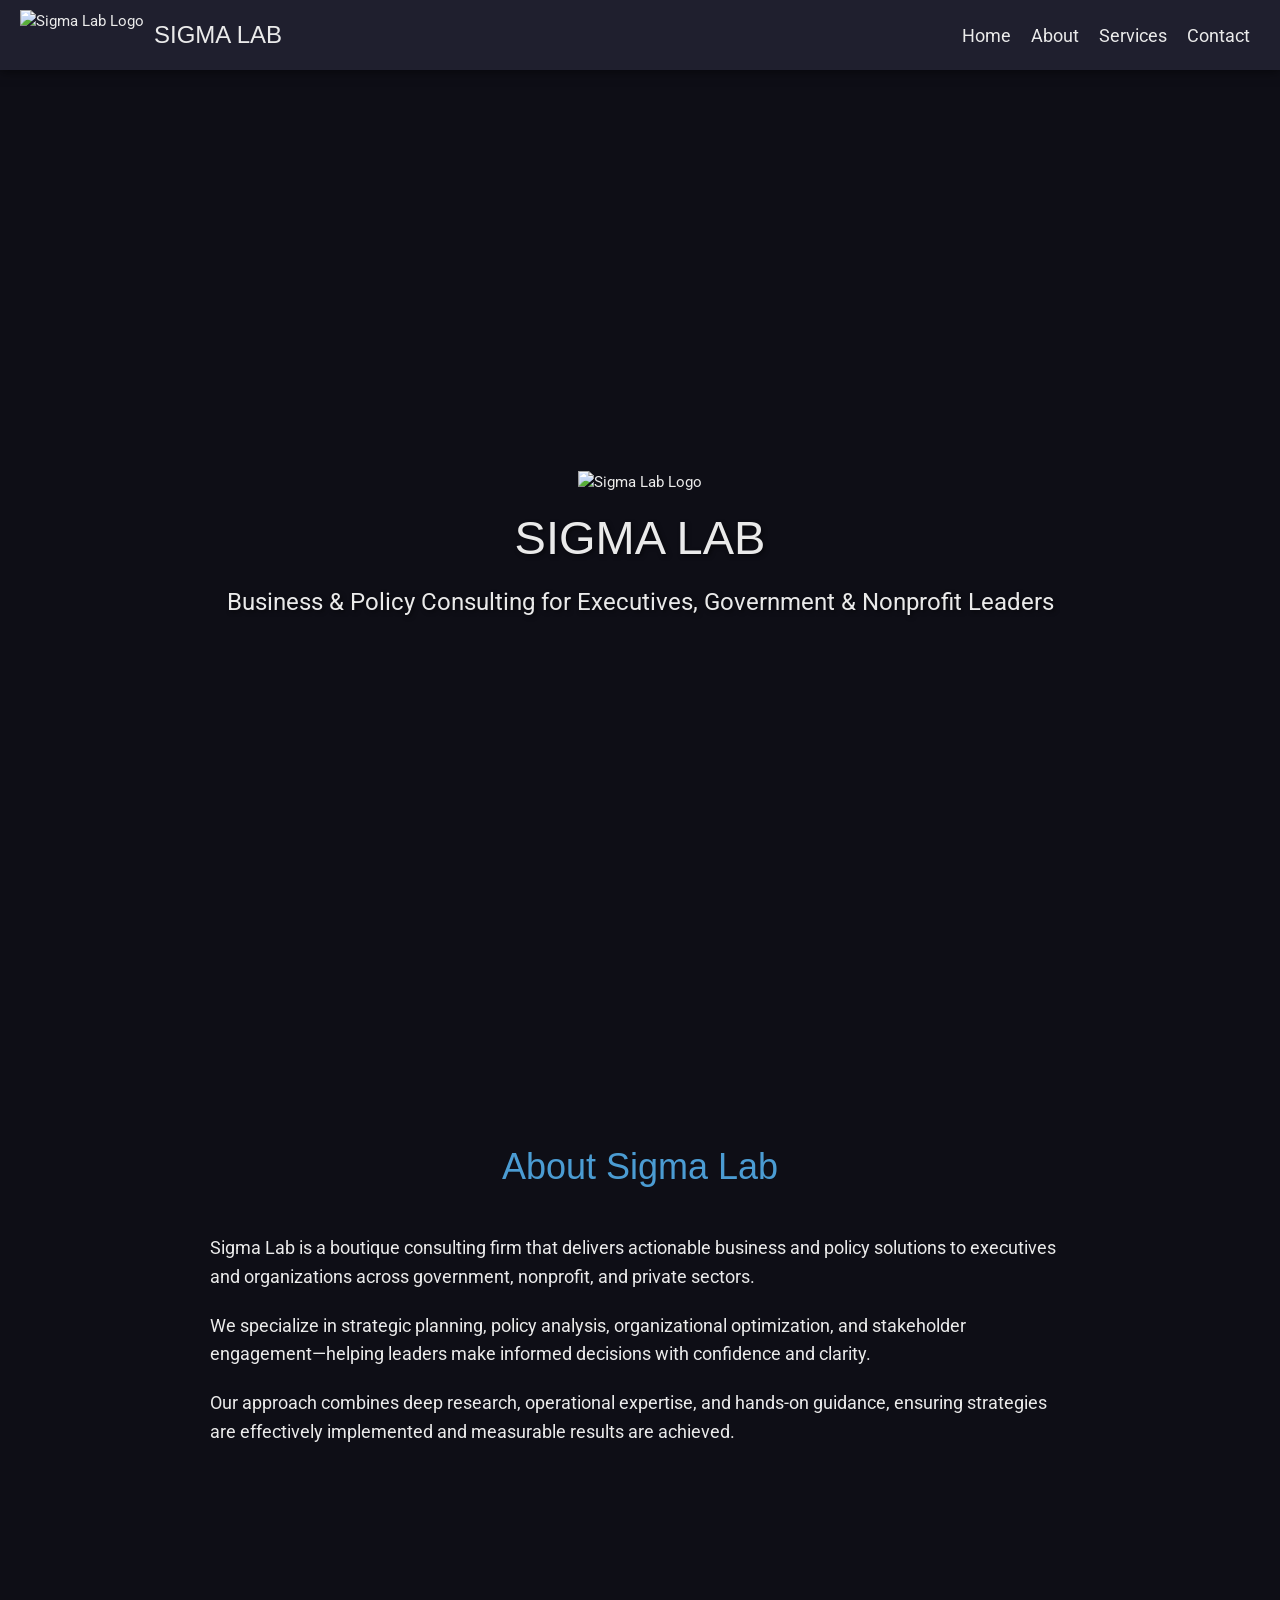
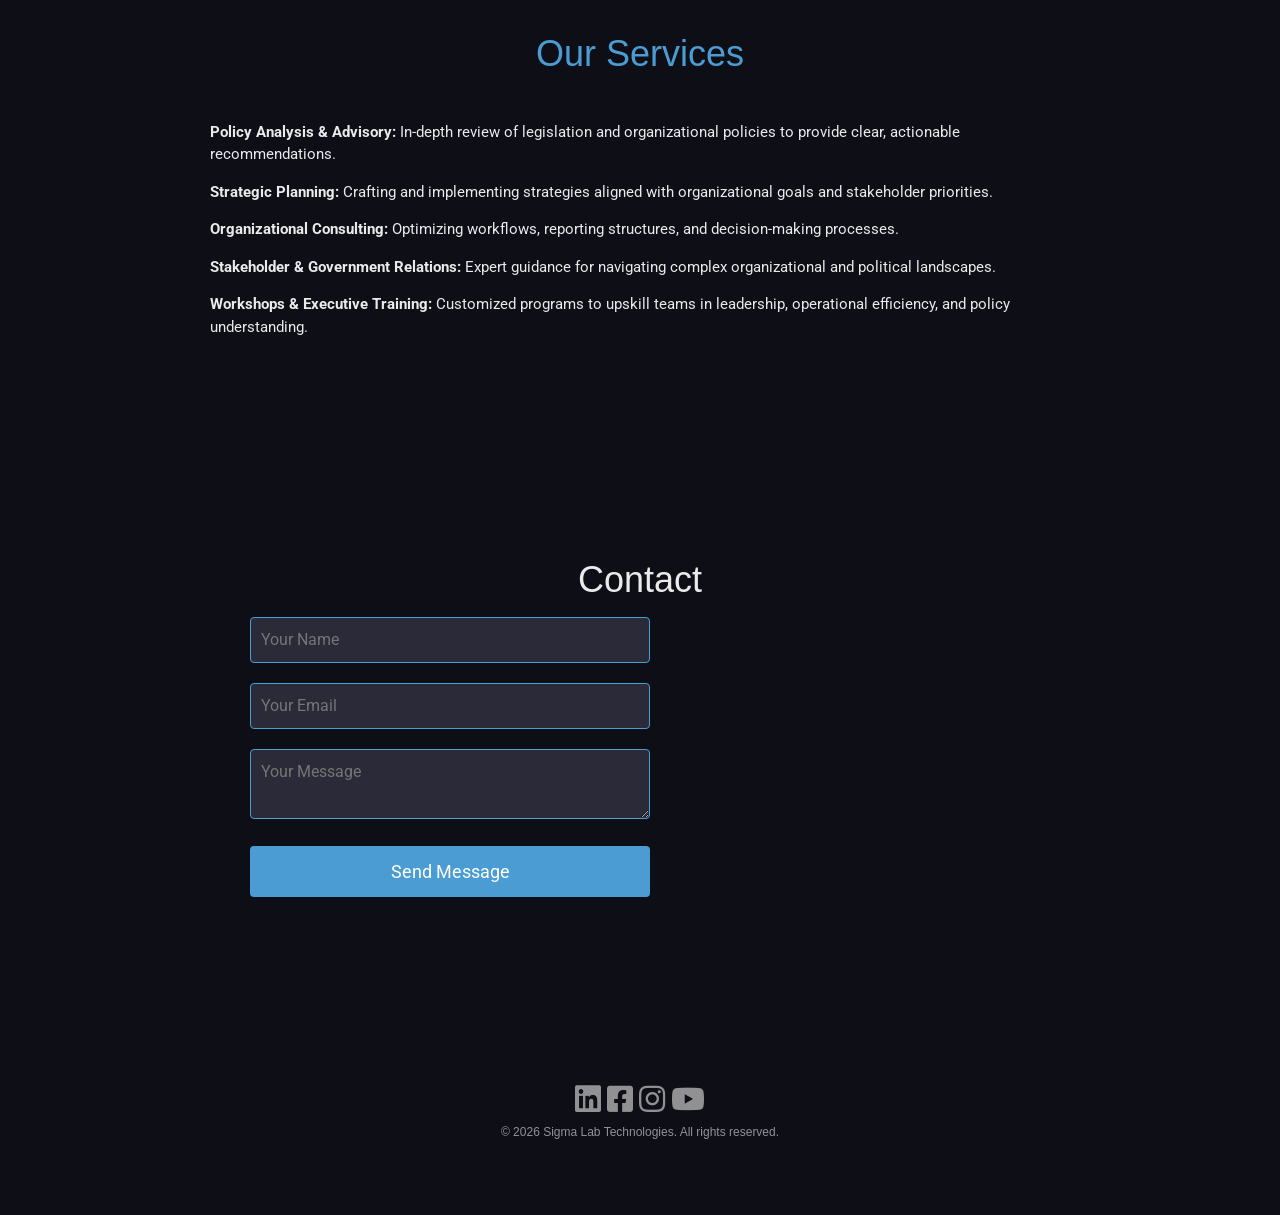
==== index.html @ e272ba02 "index.html" ====
<!DOCTYPE html>
<html lang="en">
<head>
    <link rel="icon" href="favicon.ico" type="image/x-icon">
    <link rel="stylesheet" href="https://cdnjs.cloudflare.com/ajax/libs/font-awesome/5.15.4/css/all.min.css">
    <meta charset="UTF-8">
    <meta name="viewport" content="width=device-width, initial-scale=1.0">
    <title>Sigma Lab | Business & Policy Consulting</title>
    <link rel="stylesheet" href="https://www.w3schools.com/w3css/4/w3.css">
    <link rel="stylesheet" href="https://fonts.googleapis.com/css?family=Lato|Roboto|Apex&display=swap">
    <style>
        body {
            margin: 0;
            padding: 0;
            font-family: 'Roboto', sans-serif;
            background-color: #0E0E16;
            color: #EAEAEA;
        }

        h1, h2, h3 {
            margin-top: 0;
            text-align: center;
        }

        h1 {
            font-size: 48px;
            margin-bottom: 10px;
            font-family: 'Apex', sans-serif;
        }

        h2 {
            font-size: 36px;
            margin-top: 0;
        }

        p {
            margin-top: 0;
            text-align: center; 
            font-size: 18px; 
        }

        h4 {
            margin-top: 0;
            text-align: center;
            font-size: 12px; 
        }

        .header {
            display: flex;
            align-items: center;
            padding: 10px 20px;
            background-color: #1F1F2E;
            z-index: 1000;
            box-shadow: 0 2px 10px rgba(0, 0, 0, 0.5);
        }

        .header-content {
            display: flex;
            align-items: center;
            margin-right: auto;
        }

        .header img {
            height: 50px;
            margin-right: 10px;
        }

        .header h1 {
            font-size: 24px;
            margin: 5px 0;
        }

        nav {
            text-align: center;
        }

        nav a {
            color: #EAEAEA;
            text-decoration: none;
            margin: 0 10px;
            font-size: 18px;
            transition: color 0.3s ease;
        }

        nav a:hover {
            color: #4B9CD3;
        }

        .menu {
            display: flex;
            justify-content: center;
            align-items: center;
        }

        .menu-toggle {
            display: none;
            cursor: pointer;
        }

        .menu-toggle .bar {
            display: block;
            width: 25px;
            height: 3px;
            background-color: #EAEAEA;
            margin: 4px auto;
            transition: background-color 0.3s ease;
        }

        /* Hero Section */
        .hero {
            position: relative;
            overflow: hidden;
            background-image: url('northern-lights.jpg');
            background-attachment: fixed;
            background-size: cover;
            background-position: center;
            color: #EAEAEA;
            height: 110vh;
            display: flex;
            align-items: center;
            justify-content: center;
            text-align: center;
        }

        .hero .container {
            position: relative;
            z-index: 1;
        }

        .hero h1 {
            font-size: 47px;
            margin-bottom: 10px;
            text-shadow: 2px 2px 4px rgba(0,0,0,0.5);
        }

        .hero p {
            font-size: 24px;
            margin-bottom: 40px;
            text-shadow: 2px 2px 4px rgba(0,0,0,0.5);
        }

        .background-video {
            position: fixed;
            top: 0;
            left: 0;
            width: 100%;
            height: 100%;
            z-index: -1;
            filter: drop-shadow(16px 16px 20px blue) opacity(50%);
        }

        section.container {
            padding: 80px 20px;
            max-width: 900px;
            margin: 0 auto;
        }

        .section h2 {
            margin-bottom: 40px;
            color: #4B9CD3;
        }

        .paragraph-list p {
            margin-bottom: 20px;
            text-align: left;
            line-height: 1.6;
            font-size: 18px;
        }

        .services-list ul {
            list-style-type: none;
            padding: 0;
        }

        .services-list li {
            margin-bottom: 15px;
        }

        .contact-form {
            background-color: transparent;
            padding: 40px;
            border-radius: 8px;
            display: flex;
            flex-direction: column;
            align-items: center;
        }

        .contact-form input[type="text"],
        .contact-form input[type="email"],
        .contact-form textarea {
            width: 100%;
            max-width: 400px;
            min-width: 300px;
            padding: 10px;
            margin-bottom: 20px;
            border: 1px solid #4B9CD3;
            border-radius: 4px;
            background-color: #2A2A39;
            color: #EAEAEA;
            font-size: 16px;
        }

        .contact-form input[type="submit"] {
            padding: 12px 0;
            background-color: #4B9CD3;
            color: #fff;
            border: none;
            border-radius: 4px;
            cursor: pointer;
            width: 100%;
            max-width: 400px;
            font-size: 18px;
            transition: background-color 0.3s ease;
        }

        .contact-form input[type="submit"]:hover {
            background-color: #357B9C;
        }

        footer {
            background-color: transparent;
            padding: 40px;
            text-align: center;
            color: #EAEAEA;
        }

        @media only screen and (max-width: 768px) {
            .menu {
                display: none;
                flex-direction: column;
                position: absolute;
                top: 66px;
                left: 0;
                right: 0;
                bottom: 0;
                background-color: #1F1F2E; 
                padding: 100px;
                z-index: 999;
                justify-content: flex-start; 
            }
            .menu.show {
                display: flex;
            }
            
            .menu-toggle {
                display: block;
            }

            .header h1 {
                font-size: 20px;
            }

            .header img {
                height: 40px;
            }

            nav a {
                font-size: 16px;
            }
        }
    </style>
</head>
<body>

<div class="background-video">
    <video playsinline muted preload="metadata" autoplay loop>
        <source src="code.mp4" type="video/mp4">
        Your browser does not support the video tag.
    </video>
</div>

<!-- Header -->
<div class="header">
    <div class="header-content">
        <img src="logo3.png" alt="Sigma Lab Logo">
        <h1>SIGMA LAB</h1>
    </div>
    <div class="menu-toggle" onclick="toggleMenu()">
        <div class="bar"></div>
        <div class="bar"></div>
        <div class="bar"></div>
    </div>
    <nav class="menu">
        <a href="#home">Home</a>
        <a href="#about">About</a>
        <a href="#services">Services</a>
        <a href="#contact">Contact</a>
    </nav>
</div>

<!-- Hero Section -->
<section class="hero" id="home">
    <div class="container">
        <img src="logo3.png" alt="Sigma Lab Logo" style="height: 200px; margin-bottom: 10px;">
        <h1>SIGMA LAB</h1>
        <p>Business & Policy Consulting for Executives, Government & Nonprofit Leaders</p>
    </div>
</section>

<!-- About Section -->
<section class="container section" id="about">
    <h2>About Sigma Lab</h2>
    <div class="paragraph-list">
        <p>Sigma Lab is a boutique consulting firm that delivers actionable business and policy solutions to executives and organizations across government, nonprofit, and private sectors.</p>
        <p>We specialize in strategic planning, policy analysis, organizational optimization, and stakeholder engagement—helping leaders make informed decisions with confidence and clarity.</p>
        <p>Our approach combines deep research, operational expertise, and hands-on guidance, ensuring strategies are effectively implemented and measurable results are achieved.</p>
    </div>
</section>

<!-- Services Section -->
<section class="container section" id="services">
    <h2>Our Services</h2>
    <div class="services-list">
        <ul>
            <li><strong>Policy Analysis & Advisory:</strong> In-depth review of legislation and organizational policies to provide clear, actionable recommendations.</li>
            <li><strong>Strategic Planning:</strong> Crafting and implementing strategies aligned with organizational goals and stakeholder priorities.</li>
            <li><strong>Organizational Consulting:</strong> Optimizing workflows, reporting structures, and decision-making processes.</li>
            <li><strong>Stakeholder & Government Relations:</strong> Expert guidance for navigating complex organizational and political landscapes.</li>
            <li><strong>Workshops & Executive Training:</strong> Customized programs to upskill teams in leadership, operational efficiency, and policy understanding.</li>
        </ul>
    </div>
</section>

<!-- Contact Section -->
<section class="container" id="contact">
    <div class="contact-form">
        <h2>Contact</h2>
        <form id="contact-form" method="post" action="https://formspree.io/f/xeojyyeb">
            <input type="text" id="name" name="name" placeholder="Your Name" required>
            <input type="email" id="email" name="_replyto" placeholder="Your Email" required>
            <textarea id="message" name="message" placeholder="Your Message" required></textarea>
            <input type="submit" value="Send Message">
        </form>
    </div>
</section>

<!-- Footer -->
<footer class="w3-container w3-padding-64 w3-center w3-opacity w3-xlarge">
    <div style="display: flex; justify-content: center; flex-wrap: wrap; margin: 3px 0;">
        <a href="https://linkedin.com" target="_blank"><i class="fab fa-linkedin" style="font-size: 30px; margin: 0 3px;"></i></a>
        <a href="https://facebook.com" target="_blank"><i class="fab fa-facebook-square" style="font-size: 30px; margin: 0 3px;"></i></a>
        <a href="https://instagram.com" target="_blank"><i class="fab fa-instagram" style="font-size: 30px; margin: 0 3px;"></i></a>
        <a href="https://youtube.com" target="_blank"><i class="fab fa-youtube" style="font-size: 30px; margin: 0 3px;"></i></a>
    </div>
    <div>
        <h4>&copy; 2026 Sigma Lab Technologies. All rights reserved.</h4>
    </div>
</footer>

<script>
    // Contact Form Submission
    document.getElementById('contact-form').addEventListener('submit', function(event) {
        event.preventDefault();
        var form = event.target;
        var data = new FormData(form);
        var xhr = new XMLHttpRequest();
        xhr.open(form.method, form.action);
        xhr.setRequestHeader('Accept', 'application/json');
        xhr.onreadystatechange = function() {
            if (xhr.readyState !== XMLHttpRequest.DONE) return;
            if (xhr.status === 200) {
                form.reset();
                alert('Thank you for your message!');
            } else {
                alert('There was a problem submitting your form. Please try again.');
            }
        };
        xhr.send(data);
    });

    // Toggle Menu
    function toggleMenu() {
        var menu = document.querySelector('.menu');
        menu.classList.toggle('show');
    }
</script>
</body>
</html>
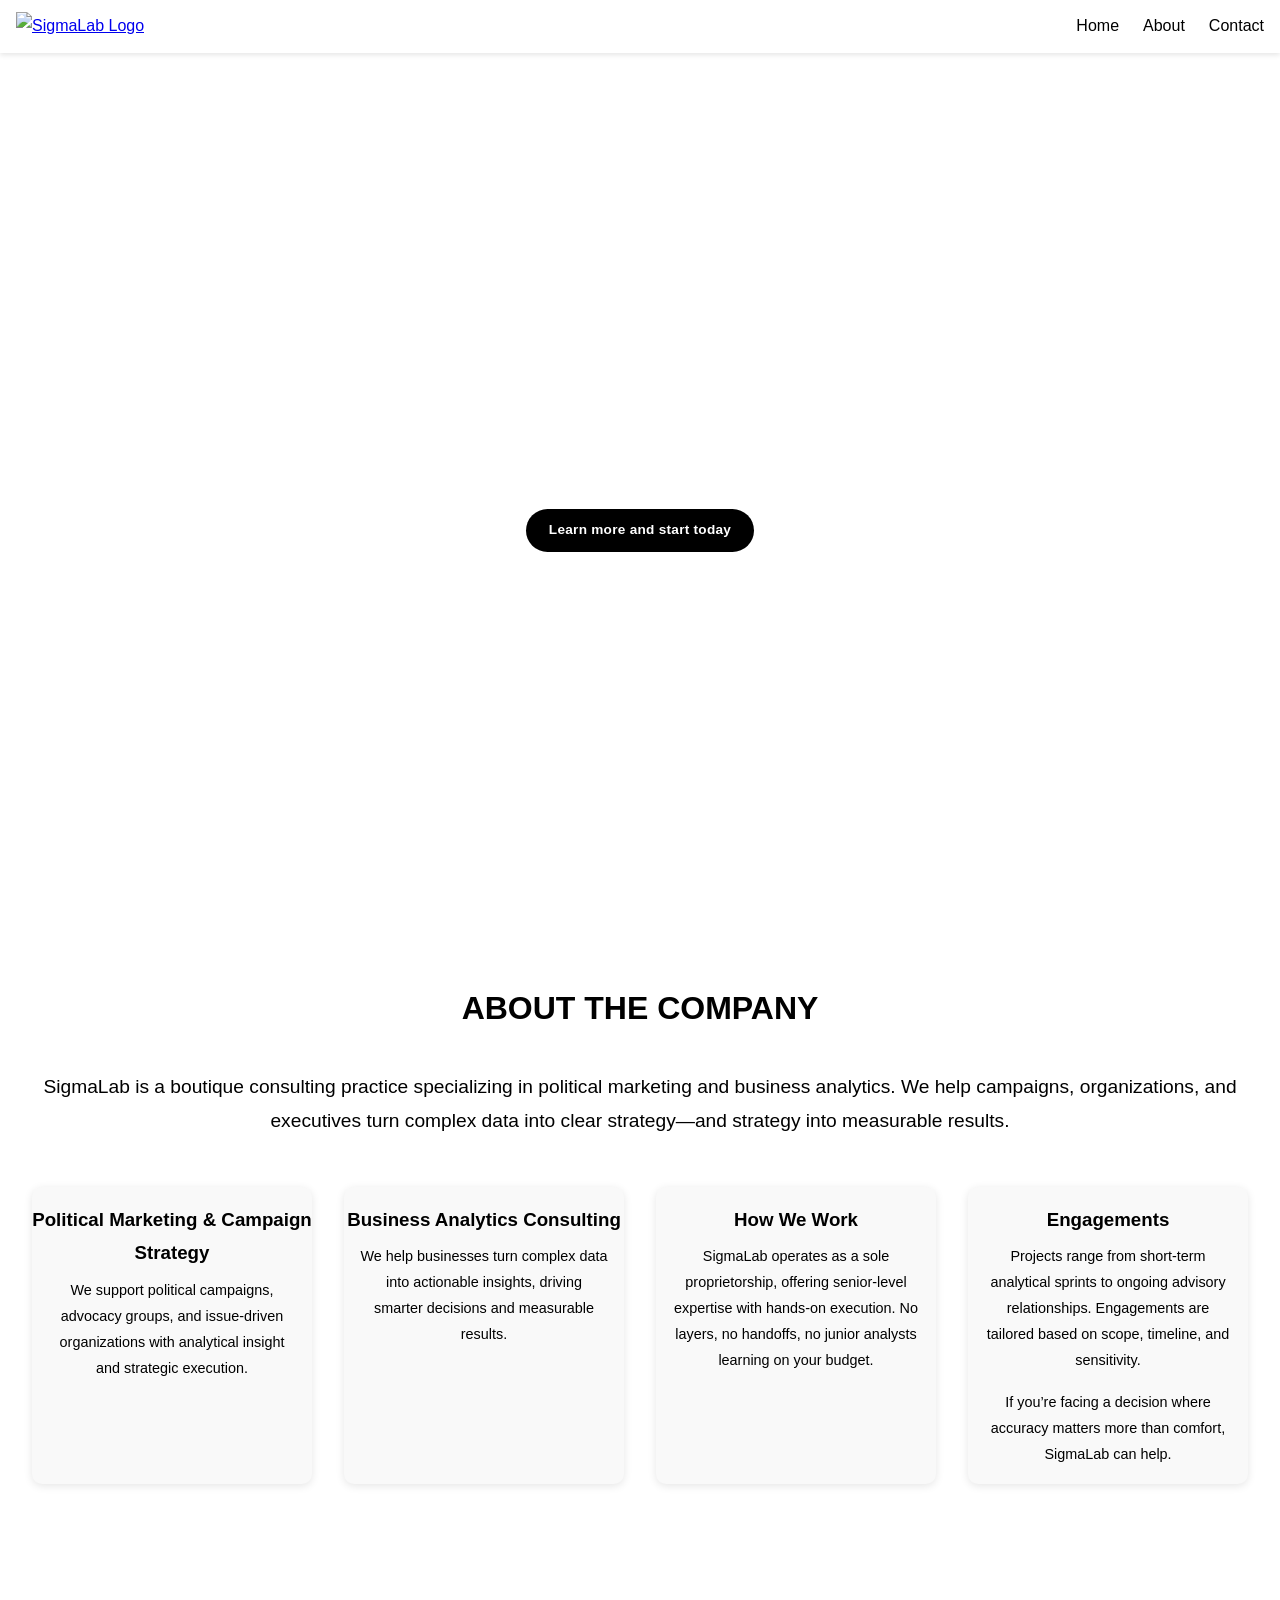
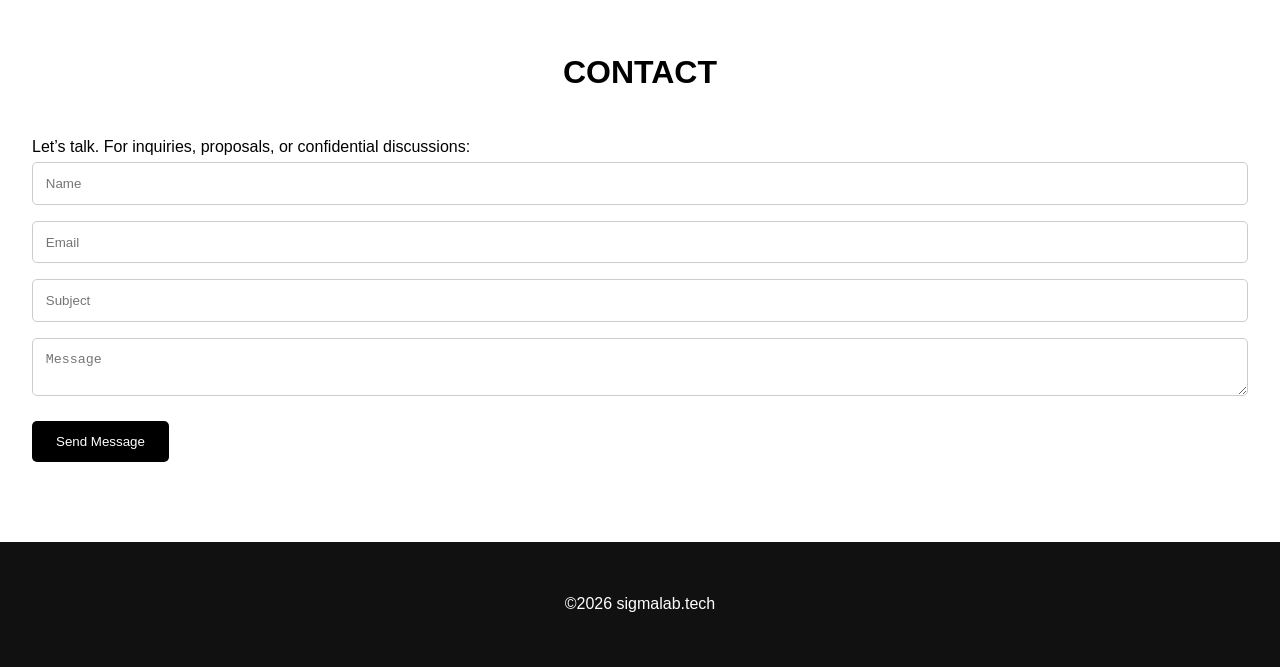
==== commit 87e9ccb2: "index.html" ====
--- a/index.html
+++ b/index.html
@@ -1,378 +1,458 @@
 <!DOCTYPE html>
 <html lang="en">
 <head>
-    <link rel="icon" href="favicon.ico" type="image/x-icon">
-    <link rel="stylesheet" href="https://cdnjs.cloudflare.com/ajax/libs/font-awesome/5.15.4/css/all.min.css">
-    <meta charset="UTF-8">
-    <meta name="viewport" content="width=device-width, initial-scale=1.0">
-    <title>Sigma Lab | Business & Policy Consulting</title>
-    <link rel="stylesheet" href="https://www.w3schools.com/w3css/4/w3.css">
-    <link rel="stylesheet" href="https://fonts.googleapis.com/css?family=Lato|Roboto|Apex&display=swap">
-    <style>
-        body {
-            margin: 0;
-            padding: 0;
-            font-family: 'Roboto', sans-serif;
-            background-color: #0E0E16;
-            color: #EAEAEA;
-        }
-
-        h1, h2, h3 {
-            margin-top: 0;
-            text-align: center;
-        }
-
-        h1 {
-            font-size: 48px;
-            margin-bottom: 10px;
-            font-family: 'Apex', sans-serif;
-        }
-
-        h2 {
-            font-size: 36px;
-            margin-top: 0;
-        }
-
-        p {
-            margin-top: 0;
-            text-align: center; 
-            font-size: 18px; 
-        }
-
-        h4 {
-            margin-top: 0;
-            text-align: center;
-            font-size: 12px; 
-        }
-
-        .header {
-            display: flex;
-            align-items: center;
-            padding: 10px 20px;
-            background-color: #1F1F2E;
-            z-index: 1000;
-            box-shadow: 0 2px 10px rgba(0, 0, 0, 0.5);
-        }
-
-        .header-content {
-            display: flex;
-            align-items: center;
-            margin-right: auto;
-        }
-
-        .header img {
-            height: 50px;
-            margin-right: 10px;
-        }
-
-        .header h1 {
-            font-size: 24px;
-            margin: 5px 0;
-        }
-
-        nav {
-            text-align: center;
-        }
-
-        nav a {
-            color: #EAEAEA;
-            text-decoration: none;
-            margin: 0 10px;
-            font-size: 18px;
-            transition: color 0.3s ease;
-        }
-
-        nav a:hover {
-            color: #4B9CD3;
-        }
-
-        .menu {
-            display: flex;
-            justify-content: center;
-            align-items: center;
-        }
-
-        .menu-toggle {
-            display: none;
-            cursor: pointer;
-        }
-
-        .menu-toggle .bar {
-            display: block;
-            width: 25px;
-            height: 3px;
-            background-color: #EAEAEA;
-            margin: 4px auto;
-            transition: background-color 0.3s ease;
-        }
-
-        /* Hero Section */
-        .hero {
-            position: relative;
-            overflow: hidden;
-            background-image: url('northern-lights.jpg');
-            background-attachment: fixed;
-            background-size: cover;
-            background-position: center;
-            color: #EAEAEA;
-            height: 110vh;
-            display: flex;
-            align-items: center;
-            justify-content: center;
-            text-align: center;
-        }
-
-        .hero .container {
-            position: relative;
-            z-index: 1;
-        }
-
-        .hero h1 {
-            font-size: 47px;
-            margin-bottom: 10px;
-            text-shadow: 2px 2px 4px rgba(0,0,0,0.5);
-        }
-
-        .hero p {
-            font-size: 24px;
-            margin-bottom: 40px;
-            text-shadow: 2px 2px 4px rgba(0,0,0,0.5);
-        }
-
-        .background-video {
-            position: fixed;
-            top: 0;
-            left: 0;
-            width: 100%;
-            height: 100%;
-            z-index: -1;
-            filter: drop-shadow(16px 16px 20px blue) opacity(50%);
-        }
-
-        section.container {
-            padding: 80px 20px;
-            max-width: 900px;
-            margin: 0 auto;
-        }
-
-        .section h2 {
-            margin-bottom: 40px;
-            color: #4B9CD3;
-        }
-
-        .paragraph-list p {
-            margin-bottom: 20px;
-            text-align: left;
-            line-height: 1.6;
-            font-size: 18px;
-        }
-
-        .services-list ul {
-            list-style-type: none;
-            padding: 0;
-        }
-
-        .services-list li {
-            margin-bottom: 15px;
-        }
-
-        .contact-form {
-            background-color: transparent;
-            padding: 40px;
-            border-radius: 8px;
-            display: flex;
-            flex-direction: column;
-            align-items: center;
-        }
-
-        .contact-form input[type="text"],
-        .contact-form input[type="email"],
-        .contact-form textarea {
-            width: 100%;
-            max-width: 400px;
-            min-width: 300px;
-            padding: 10px;
-            margin-bottom: 20px;
-            border: 1px solid #4B9CD3;
-            border-radius: 4px;
-            background-color: #2A2A39;
-            color: #EAEAEA;
-            font-size: 16px;
-        }
-
-        .contact-form input[type="submit"] {
-            padding: 12px 0;
-            background-color: #4B9CD3;
-            color: #fff;
-            border: none;
-            border-radius: 4px;
-            cursor: pointer;
-            width: 100%;
-            max-width: 400px;
-            font-size: 18px;
-            transition: background-color 0.3s ease;
-        }
-
-        .contact-form input[type="submit"]:hover {
-            background-color: #357B9C;
-        }
-
-        footer {
-            background-color: transparent;
-            padding: 40px;
-            text-align: center;
-            color: #EAEAEA;
-        }
-
-        @media only screen and (max-width: 768px) {
-            .menu {
-                display: none;
-                flex-direction: column;
-                position: absolute;
-                top: 66px;
-                left: 0;
-                right: 0;
-                bottom: 0;
-                background-color: #1F1F2E; 
-                padding: 100px;
-                z-index: 999;
-                justify-content: flex-start; 
-            }
-            .menu.show {
-                display: flex;
-            }
-            
-            .menu-toggle {
-                display: block;
-            }
-
-            .header h1 {
-                font-size: 20px;
-            }
-
-            .header img {
-                height: 40px;
-            }
-
-            nav a {
-                font-size: 16px;
-            }
-        }
-    </style>
+<meta charset="UTF-8">
+<meta name="viewport" content="width=device-width, initial-scale=1.0">
+<meta name="description" content="SigmaLab is a boutique consulting practice specializing in political marketing and business analytics for campaigns and executives facing high-stakes decisions.">
+<link rel="icon" href="images/favicon.ico">
+<link rel="canonical" href="https://sigmalab.tech/">
+<meta property="og:title" content="SigmaLab | Political Marketing & Business Analytics Consulting">
+<meta property="og:description" content="Boutique consulting for campaigns and executives facing high-stakes decisions.">
+<meta property="og:type" content="website">
+<meta property="og:image" content="images/social-share.jpg">
+<meta property="og:url" content="https://sigmalab.tech/">
+<meta name="twitter:card" content="summary_large_image">
+<meta name="twitter:title" content="SigmaLab | Political Marketing & Business Analytics Consulting">
+<meta name="twitter:description" content="Boutique consulting for campaigns and executives facing high-stakes decisions.">
+<meta name="twitter:image" content="images/social-share.jpg">
+
+<link rel="icon" type="image/png" sizes="16x16" href="images/favicon-16x16.png">
+<link rel="icon" type="image/png" sizes="32x32" href="images/favicon-32x32.png">
+<link rel="icon" type="image/png" sizes="48x48" href="images/favicon-48x48.png">
+
+<title>SigmaLab | Political Marketing & Business Analytics Consulting</title>
+
+<style>
+/* ==========================
+   Reset & Fonts
+========================== */
+* {
+  box-sizing: border-box;
+  margin: 0;
+  padding: 0;
+}
+
+body {
+  font-family: 'Raleway', sans-serif;
+  line-height: 1.8;
+  min-height: 100vh;
+}
+
+html {
+  scroll-behavior: smooth;
+}
+
+/* ==========================
+   Navbar
+========================== */
+.navbar {
+  position: fixed;
+  top: 0;
+  width: 100%;
+  background: white;
+  box-shadow: 0 2px 5px rgba(0,0,0,0.1);
+  z-index: 999;
+  display: flex;
+  justify-content: space-between;
+  align-items: center;
+  padding: 0.5rem 1rem;
+}
+
+.navbar .logo {
+  height: 40px;
+  width: auto;
+  cursor: pointer;
+}
+
+.navbar .nav-links {
+  display: flex;
+  gap: 1.5rem;
+}
+
+.navbar .nav-links a {
+  position: relative;
+  text-decoration: none;
+  color: black;
+  padding: 0.25rem 0;
+  font-weight: 500;
+}
+
+.navbar .nav-links a::after {
+  content: "";
+  position: absolute;
+  left: 0;
+  bottom: -2px;
+  width: 0;
+  height: 2px;
+  background: black;
+  transition: width 0.25s ease;
+}
+
+.navbar .nav-links a:hover::after {
+  width: 100%;
+}
+
+.navbar .hamburger {
+  display: none;
+  font-size: 1.5rem;
+  cursor: pointer;
+}
+
+/* ==========================
+   Hero Section
+========================== */
+.hero {
+  background-image: url('images/startup.jpeg');
+  background-position: center;
+  background-size: cover;
+  background-repeat: no-repeat;
+  height: 100vh;
+  display: flex;
+  flex-direction: column;
+  justify-content: center;
+  color: white;
+  padding: 0 2rem;
+  text-align: center;
+}
+
+.hero h1 {
+  font-size: 3rem;
+  margin-bottom: 1rem;
+}
+
+.hero p {
+  font-size: 1.2rem;
+  margin-bottom: 1.5rem;
+}
+
+.hero .btn {
+  display: inline-flex;
+  margin: 0 auto;
+  display: inline-flex;        /* NOT block */
+  width: fit-content;          /* critical */
+  max-width: max-content;      /* extra safety */
+  white-space: nowrap;         /* prevents wrapping */
+
+  padding: 0.6rem 1.4rem;
+  font-size: 0.85rem;
+  font-weight: 600;
+  letter-spacing: 0.02em;
+
+  background-color: #000;
+  color: #fff;
+  text-decoration: none;
+
+  border-radius: 999px;
+  border: none;
+  cursor: pointer;
+
+  transition:
+    background-color 0.25s ease,
+    color 0.25s ease,
+    transform 0.2s ease;
+}
+
+.hero .btn:hover,
+.hero .btn:focus {
+  background-color: #fff;
+  color: #000;
+  transform: translateY(-1px);
+
+}
+/* ==========================
+   Sections
+========================== */
+section {
+  padding: 5rem 2rem;
+}
+
+h2 {
+  text-align: center;
+  margin-bottom: 2rem;
+  font-size: 2rem;
+}
+
+p.center {
+  text-align: center;
+  font-size: 1.2rem;
+  margin-bottom: 3rem;
+}
+
+/* ==========================
+   Grid System
+========================== */
+.grid {
+  display: flex;
+  flex-wrap: wrap;
+  gap: 2rem;
+  justify-content: center;
+}
+
+.grid-item {
+  flex: 1 1 250px;
+  max-width: 300px;
+  background: #f9f9f9;
+  border-radius: 10px;
+  overflow: hidden;
+  text-align: center;
+  box-shadow: 0 2px 8px rgba(0,0,0,0.1);
+  transition: 0.3s;
+}
+
+.grid-item:hover {
+  transform: translateY(-5px);
+}
+
+.grid-item img {
+  width: 100%;
+  display: block;
+  cursor: pointer;
+}
+
+.grid-item h3 {
+  margin: 1rem 0 0.5rem;
+}
+
+.grid-item p {
+  padding: 0 1rem 1rem;
+  font-size: 0.9rem;
+}
+
+/* ==========================
+   Skills Bars
+========================== */
+.skill-bar {
+  margin-bottom: 1rem;
+}
+
+.skill-bar span {
+  display: block;
+  font-weight: bold;
+}
+
+.skill-bar .bar-bg {
+  width: 100%;
+  background: #ddd;
+  border-radius: 20px;
+  overflow: hidden;
+}
+
+.skill-bar .bar-fill {
+  height: 20px;
+  width: 0;
+  background: #333;
+  border-radius: 20px;
+  text-align: right;
+  line-height: 20px;
+  color: white;
+  padding-right: 5px;
+  transition: width 1s ease-in-out;
+}
+
+
+/* ==========================
+   Contact Form
+========================== */
+form input, form textarea {
+  width: 100%;
+  padding: 0.8rem;
+  margin-bottom: 1rem;
+  border: 1px solid #ccc;
+  border-radius: 5px;
+}
+
+form button {
+  padding: 0.8rem 1.5rem;
+  border: none;
+  background: black;
+  color: white;
+  cursor: pointer;
+  border-radius: 5px;
+}
+
+/* ==========================
+   Footer
+========================== */
+footer {
+  background: #111;
+  color: white;
+  text-align: center;
+  padding: 3rem 1rem;
+}
+
+footer a {
+  color: white;
+  text-decoration: none;
+  margin-top: 1rem;
+  display: inline-block;
+}
+
+/* ==========================
+   Modal
+========================== */
+.modal {
+  display: none;
+  position: fixed;
+  z-index: 1000;
+  padding-top: 60px;
+  left: 0;
+  top: 0;
+  width: 100%;
+  height: 100%;
+  overflow: auto;
+  background-color: rgba(0,0,0,0.9);
+}
+
+.modal-content {
+  margin: auto;
+  display: block;
+  max-width: 90%;
+}
+
+.modal-caption {
+  margin: auto;
+  display: block;
+  width: 80%;
+  text-align: center;
+  color: white;
+  padding: 10px 0;
+}
+
+/* ==========================
+   Responsive
+========================== */
+@media (max-width: 768px) {
+  .navbar .nav-links {
+    display: none;
+    flex-direction: column;
+    gap: 0;
+    background: white;
+    width: 100%;
+    position: absolute;
+    top: 60px;
+    left: 0;
+    padding: 1rem 0;
+    border-top: 1px solid #ddd;
+  }
+
+  .navbar .nav-links.show {
+    display: flex;
+  }
+
+  .navbar .hamburger {
+    display: block;
+  }
+
+  .hero h1 {
+    font-size: 2rem;
+  }
+}
+</style>
 </head>
 <body>
 
-<div class="background-video">
-    <video playsinline muted preload="metadata" autoplay loop>
-        <source src="code.mp4" type="video/mp4">
-        Your browser does not support the video tag.
-    </video>
+<!-- Navbar -->
+<nav class="navbar">
+
+<a href="#home">
+    <img src="images/sigmalab.png" alt="SigmaLab Logo" class="logo">
+  </a>
+
+  <div class="nav-links" id="navLinks">
+    <a href="#home">Home</a>
+    <a href="#about">About</a>
+    <a href="#contact">Contact</a>
+  </div>
+  <div class="hamburger" id="hamburger">&#9776;</div>
+</nav>
+
+<!-- Hero -->
+<section class="hero" id="home">
+  <h1>Political Marketing & Business Consulting</h1>
+  <p>Data-driven strategy for high-stakes decisions.</p>
+  <a href="#about" class="btn">Learn more and start today</a>
+</section>
+
+<section id="about">
+  <h2>ABOUT THE COMPANY</h2>
+  <p class="center">SigmaLab is a boutique consulting practice specializing in political marketing and business analytics. We help campaigns, organizations, and executives turn complex data into clear strategy—and strategy into measurable results.</p>
+  <div class="grid">
+    <div class="grid-item">
+      <h3>Political Marketing & Campaign Strategy</h3>
+      <p>We support political campaigns, advocacy groups, and issue-driven organizations with analytical insight and strategic execution.</p>
+    </div>
+    <div class="grid-item">
+      <h3>Business Analytics Consulting</h3>
+      <p>We help businesses turn complex data into actionable insights, driving smarter decisions and measurable results.</p>
+    </div>
+    <div class="grid-item">
+      <h3>How We Work</h3>
+      <p>SigmaLab operates as a sole proprietorship, offering senior-level expertise with hands-on execution. No layers, no handoffs, no junior analysts learning on your budget.</p>
+    </div>
+    <div class="grid-item">
+      <h3>Engagements</h3>
+      <p>Projects range from short-term analytical sprints to ongoing advisory relationships. Engagements are tailored based on scope, timeline, and sensitivity.</p>
+      <p>If you’re facing a decision where accuracy matters more than comfort, SigmaLab can help.</p>
+    </div>
+  </div>
+</section>
+
+
+<!-- Modal -->
+<div id="modal" class="modal">
+  <span id="modalClose" style="position:absolute;top:20px;right:35px;font-size:40px;color:white;cursor:pointer;">&times;</span>
+  <img class="modal-content" id="modalImg">
+  <div class="modal-caption" id="modalCaption"></div>
 </div>
 
-<!-- Header -->
-<div class="header">
-    <div class="header-content">
-        <img src="logo3.png" alt="Sigma Lab Logo">
-        <h1>SIGMA LAB</h1>
-    </div>
-    <div class="menu-toggle" onclick="toggleMenu()">
-        <div class="bar"></div>
-        <div class="bar"></div>
-        <div class="bar"></div>
-    </div>
-    <nav class="menu">
-        <a href="#home">Home</a>
-        <a href="#about">About</a>
-        <a href="#services">Services</a>
-        <a href="#contact">Contact</a>
-    </nav>
-</div>
-
-<!-- Hero Section -->
-<section class="hero" id="home">
-    <div class="container">
-        <img src="logo3.png" alt="Sigma Lab Logo" style="height: 200px; margin-bottom: 10px;">
-        <h1>SIGMA LAB</h1>
-        <p>Business & Policy Consulting for Executives, Government & Nonprofit Leaders</p>
-    </div>
+<!-- Contact Section -->
+<section id="contact">
+  <h2>CONTACT</h2>
+  <p>Let’s talk.
+For inquiries, proposals, or confidential discussions:</p>
+  <form action="https://formspree.io/f/xeojyyeb" method="POST">
+    <input type="text" name="Name" placeholder="Name" required>
+    <input type="text" name="Email" placeholder="Email" required>
+    <input type="text" name="Subject" placeholder="Subject" required>
+    <textarea name="Message" placeholder="Message" required></textarea>
+    <button type="submit">Send Message</button>
+  </form>
+
 </section>
 
-<!-- About Section -->
-<section class="container section" id="about">
-    <h2>About Sigma Lab</h2>
-    <div class="paragraph-list">
-        <p>Sigma Lab is a boutique consulting firm that delivers actionable business and policy solutions to executives and organizations across government, nonprofit, and private sectors.</p>
-        <p>We specialize in strategic planning, policy analysis, organizational optimization, and stakeholder engagement—helping leaders make informed decisions with confidence and clarity.</p>
-        <p>Our approach combines deep research, operational expertise, and hands-on guidance, ensuring strategies are effectively implemented and measurable results are achieved.</p>
-    </div>
-</section>
-
-<!-- Services Section -->
-<section class="container section" id="services">
-    <h2>Our Services</h2>
-    <div class="services-list">
-        <ul>
-            <li><strong>Policy Analysis & Advisory:</strong> In-depth review of legislation and organizational policies to provide clear, actionable recommendations.</li>
-            <li><strong>Strategic Planning:</strong> Crafting and implementing strategies aligned with organizational goals and stakeholder priorities.</li>
-            <li><strong>Organizational Consulting:</strong> Optimizing workflows, reporting structures, and decision-making processes.</li>
-            <li><strong>Stakeholder & Government Relations:</strong> Expert guidance for navigating complex organizational and political landscapes.</li>
-            <li><strong>Workshops & Executive Training:</strong> Customized programs to upskill teams in leadership, operational efficiency, and policy understanding.</li>
-        </ul>
-    </div>
-</section>
-
-<!-- Contact Section -->
-<section class="container" id="contact">
-    <div class="contact-form">
-        <h2>Contact</h2>
-        <form id="contact-form" method="post" action="https://formspree.io/f/xeojyyeb">
-            <input type="text" id="name" name="name" placeholder="Your Name" required>
-            <input type="email" id="email" name="_replyto" placeholder="Your Email" required>
-            <textarea id="message" name="message" placeholder="Your Message" required></textarea>
-            <input type="submit" value="Send Message">
-        </form>
-    </div>
-</section>
-
 <!-- Footer -->
-<footer class="w3-container w3-padding-64 w3-center w3-opacity w3-xlarge">
-    <div style="display: flex; justify-content: center; flex-wrap: wrap; margin: 3px 0;">
-        <a href="https://linkedin.com" target="_blank"><i class="fab fa-linkedin" style="font-size: 30px; margin: 0 3px;"></i></a>
-        <a href="https://facebook.com" target="_blank"><i class="fab fa-facebook-square" style="font-size: 30px; margin: 0 3px;"></i></a>
-        <a href="https://instagram.com" target="_blank"><i class="fab fa-instagram" style="font-size: 30px; margin: 0 3px;"></i></a>
-        <a href="https://youtube.com" target="_blank"><i class="fab fa-youtube" style="font-size: 30px; margin: 0 3px;"></i></a>
-    </div>
-    <div>
-        <h4>&copy; 2026 Sigma Lab Technologies. All rights reserved.</h4>
-    </div>
+<footer>
+  <p>&copy;2026 sigmalab.tech</p>
 </footer>
 
 <script>
-    // Contact Form Submission
-    document.getElementById('contact-form').addEventListener('submit', function(event) {
-        event.preventDefault();
-        var form = event.target;
-        var data = new FormData(form);
-        var xhr = new XMLHttpRequest();
-        xhr.open(form.method, form.action);
-        xhr.setRequestHeader('Accept', 'application/json');
-        xhr.onreadystatechange = function() {
-            if (xhr.readyState !== XMLHttpRequest.DONE) return;
-            if (xhr.status === 200) {
-                form.reset();
-                alert('Thank you for your message!');
-            } else {
-                alert('There was a problem submitting your form. Please try again.');
-            }
-        };
-        xhr.send(data);
-    });
-
-    // Toggle Menu
-    function toggleMenu() {
-        var menu = document.querySelector('.menu');
-        menu.classList.toggle('show');
-    }
+// Hamburger toggle
+const hamburger = document.getElementById('hamburger');
+const navLinks = document.getElementById('navLinks');
+hamburger.addEventListener('click', () => {
+  navLinks.classList.toggle('show');
+});
+document.querySelectorAll('.nav-links a').forEach(link => {
+  link.addEventListener('click', () => {
+    navLinks.classList.remove('show');
+  });
+});
+// Modal for images
+const modal = document.getElementById('modal');
+const modalImg = document.getElementById('modalImg');
+const modalCaption = document.getElementById('modalCaption');
+
+document.querySelectorAll('.grid-item img').forEach(img => {
+  img.addEventListener('click', () => {
+    modal.style.display = 'block';
+    modalImg.src = img.src;
+    modalCaption.textContent = img.alt;
+  });
+});
+
+document.getElementById('modalClose').onclick = () => {
+  modal.style.display = 'none';
+};
 </script>
 </body>
 </html>
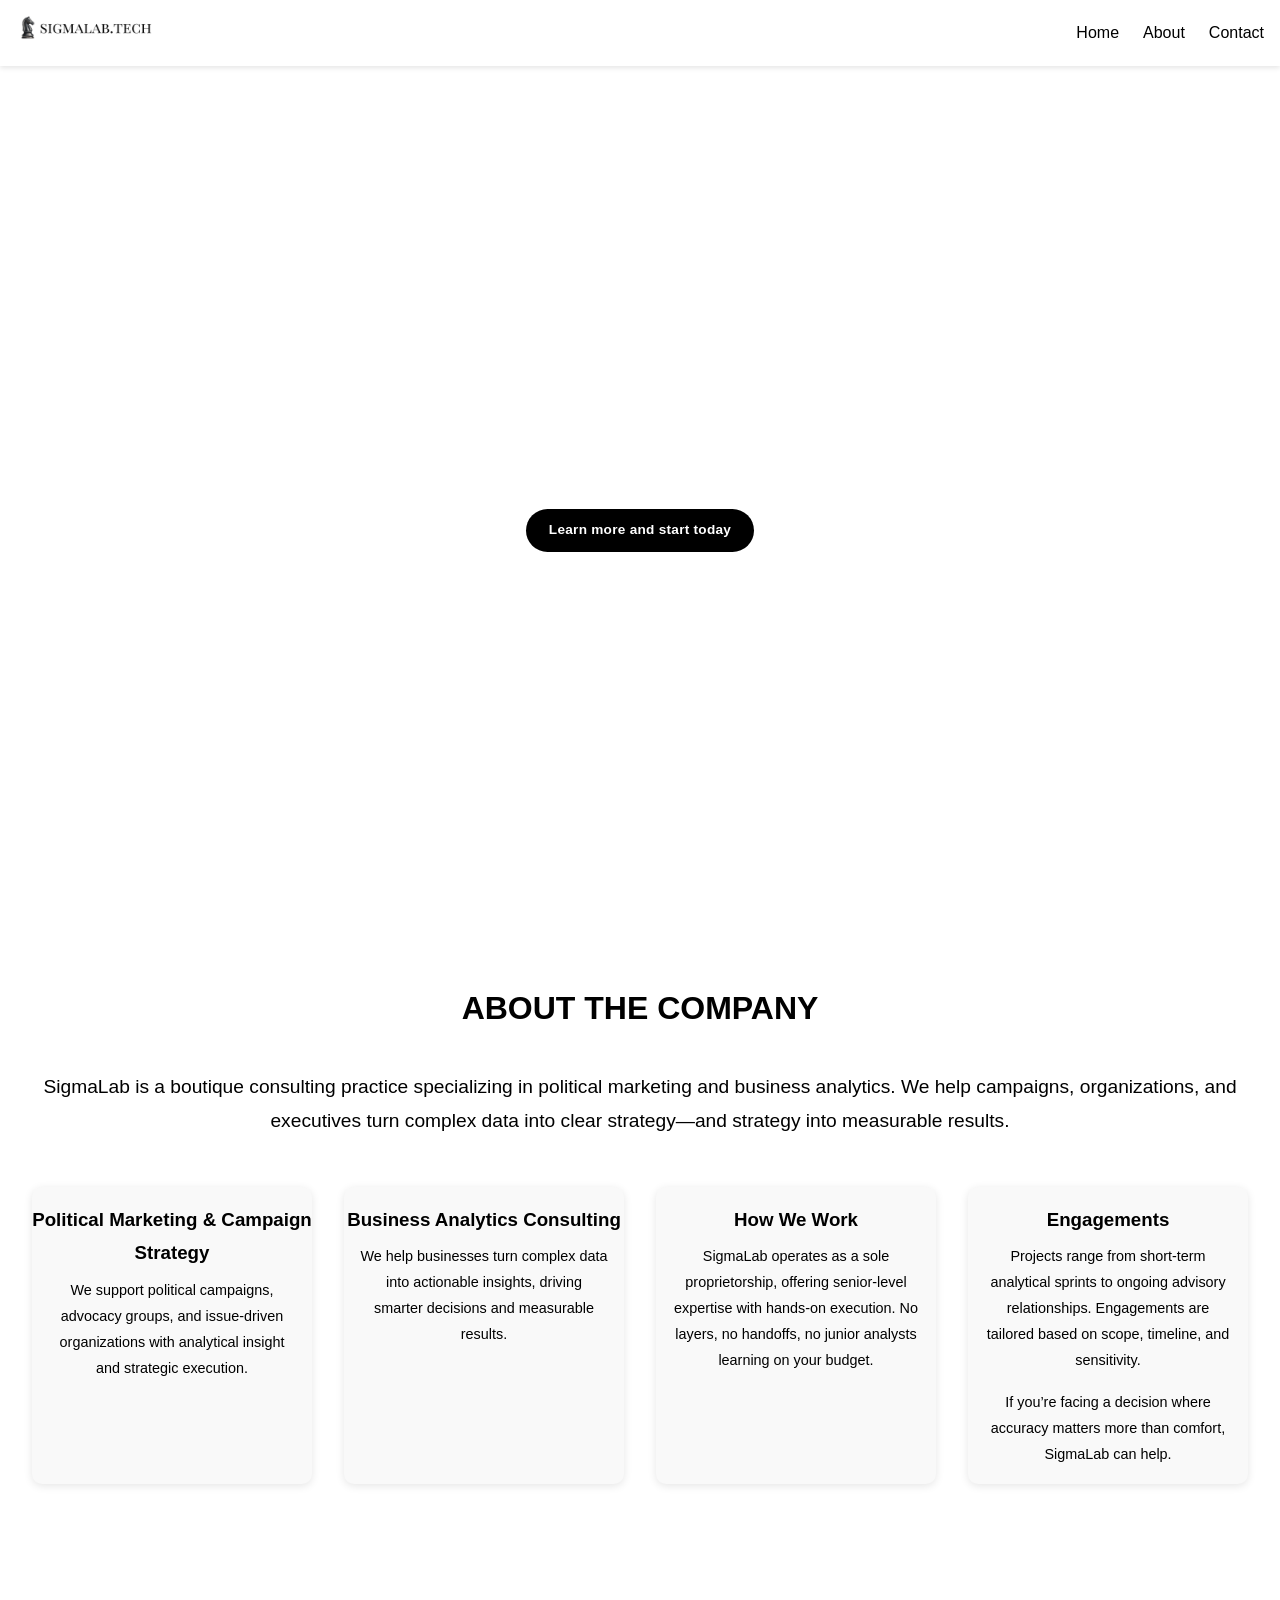
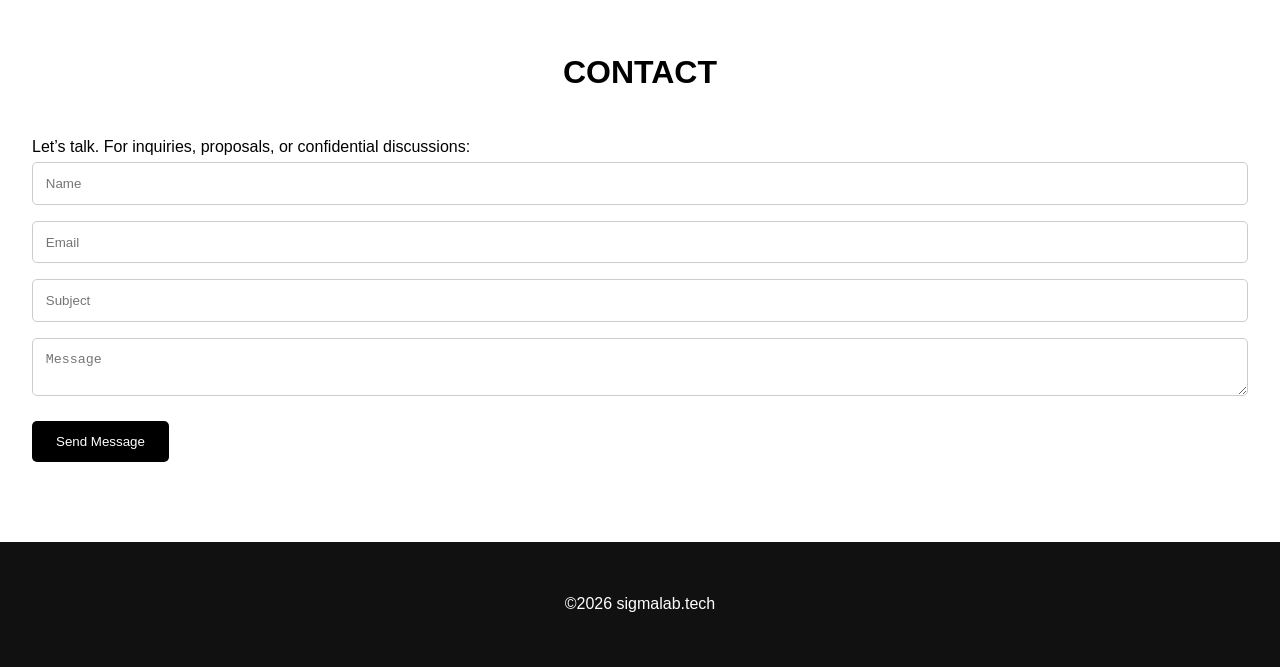
==== commit cb23bcbb: "index.html" ====
--- a/index.html
+++ b/index.html
@@ -4,21 +4,21 @@
 <meta charset="UTF-8">
 <meta name="viewport" content="width=device-width, initial-scale=1.0">
 <meta name="description" content="SigmaLab is a boutique consulting practice specializing in political marketing and business analytics for campaigns and executives facing high-stakes decisions.">
-<link rel="icon" href="images/favicon.ico">
+<link rel="icon" href="favicon.ico">
 <link rel="canonical" href="https://sigmalab.tech/">
 <meta property="og:title" content="SigmaLab | Political Marketing & Business Analytics Consulting">
 <meta property="og:description" content="Boutique consulting for campaigns and executives facing high-stakes decisions.">
 <meta property="og:type" content="website">
-<meta property="og:image" content="images/social-share.jpg">
+<meta property="og:image" content="social-share.jpg">
 <meta property="og:url" content="https://sigmalab.tech/">
 <meta name="twitter:card" content="summary_large_image">
 <meta name="twitter:title" content="SigmaLab | Political Marketing & Business Analytics Consulting">
 <meta name="twitter:description" content="Boutique consulting for campaigns and executives facing high-stakes decisions.">
-<meta name="twitter:image" content="images/social-share.jpg">
-
-<link rel="icon" type="image/png" sizes="16x16" href="images/favicon-16x16.png">
-<link rel="icon" type="image/png" sizes="32x32" href="images/favicon-32x32.png">
-<link rel="icon" type="image/png" sizes="48x48" href="images/favicon-48x48.png">
+<meta name="twitter:image" content="social-share.jpg">
+
+<link rel="icon" type="image/png" sizes="16x16" href="favicon-16x16.png">
+<link rel="icon" type="image/png" sizes="32x32" href="favicon-32x32.png">
+<link rel="icon" type="image/png" sizes="48x48" href="favicon-48x48.png">
 
 <title>SigmaLab | Political Marketing & Business Analytics Consulting</title>
 
@@ -355,7 +355,7 @@
 <nav class="navbar">
 
 <a href="#home">
-    <img src="images/sigmalab.png" alt="SigmaLab Logo" class="logo">
+    <img src="sigmalab.png" alt="SigmaLab Logo" class="logo">
   </a>
 
   <div class="nav-links" id="navLinks">
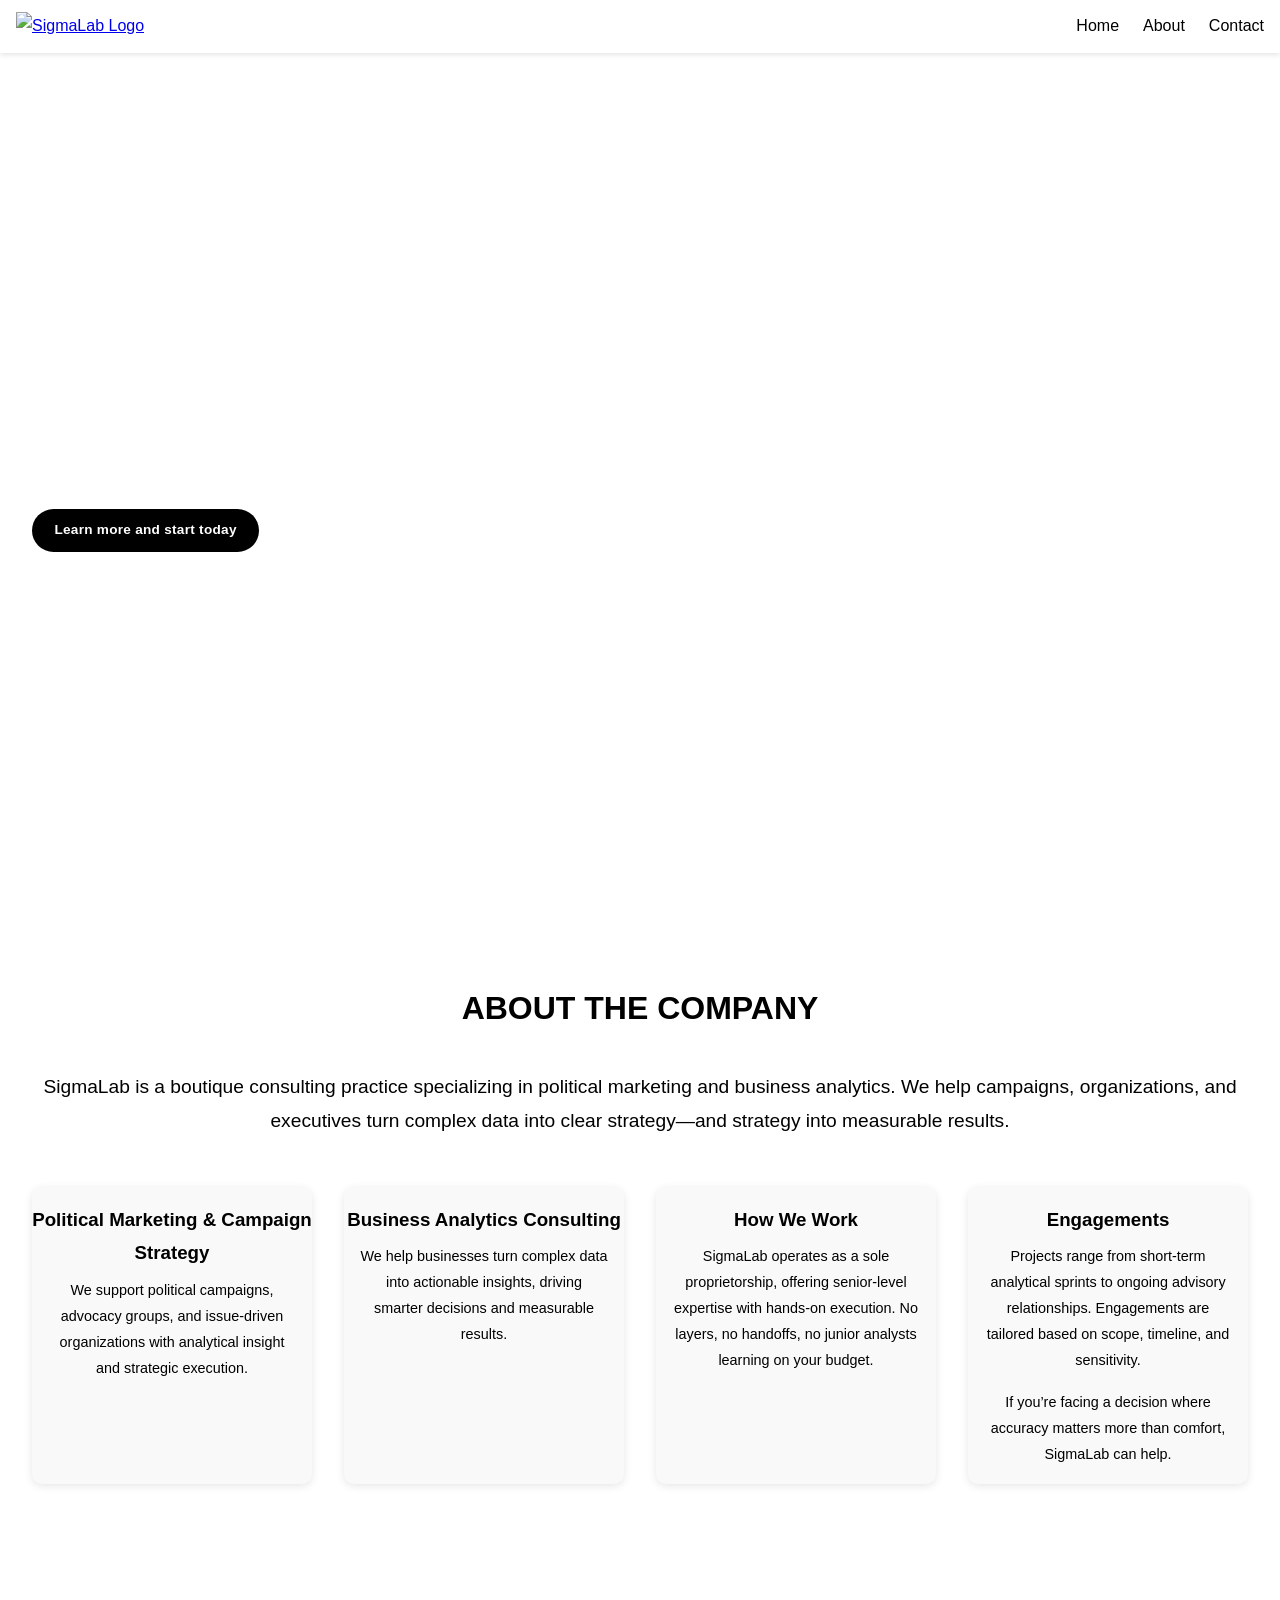
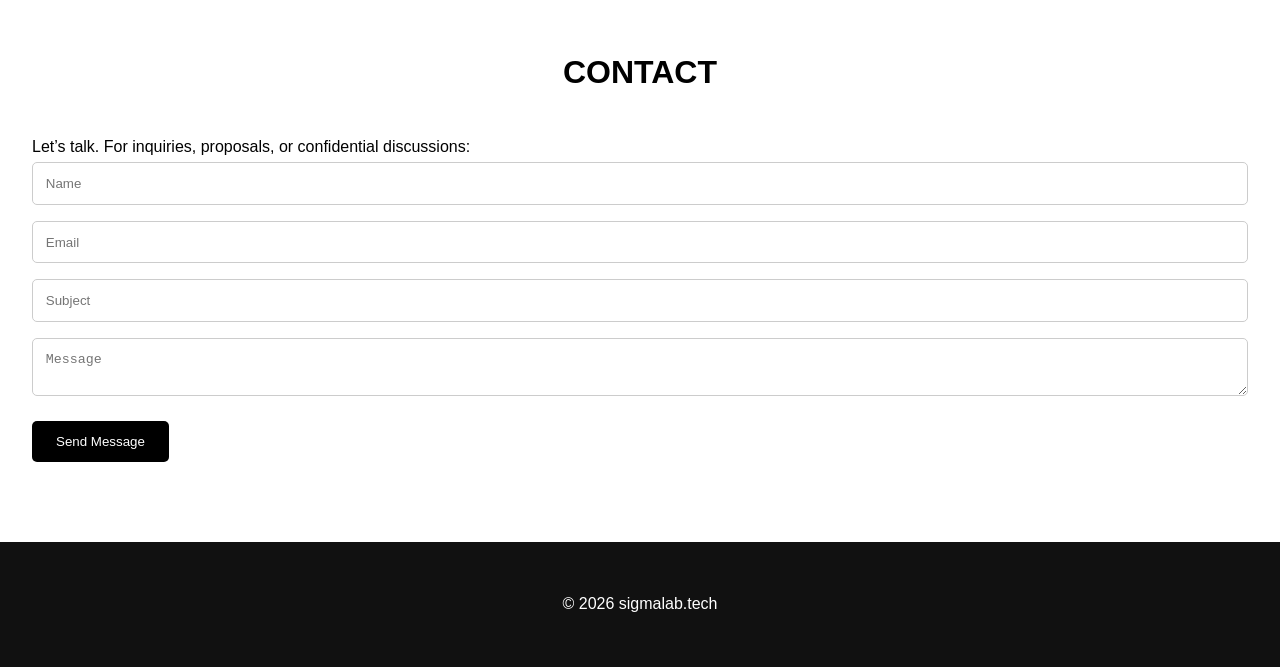
==== commit bd5d143a: "index.html" ====
--- a/index.html
+++ b/index.html
@@ -4,21 +4,24 @@
 <meta charset="UTF-8">
 <meta name="viewport" content="width=device-width, initial-scale=1.0">
 <meta name="description" content="SigmaLab is a boutique consulting practice specializing in political marketing and business analytics for campaigns and executives facing high-stakes decisions.">
-<link rel="icon" href="favicon.ico">
+
+<!-- Favicons -->
+<link rel="icon" href="images/favicon.ico">
+<link rel="icon" type="image/png" sizes="16x16" href="images/favicon-16x16.png">
+<link rel="icon" type="image/png" sizes="32x32" href="images/favicon-32x32.png">
+<link rel="icon" type="image/png" sizes="48x48" href="images/favicon-48x48.png">
+
+<!-- SEO / Social -->
 <link rel="canonical" href="https://sigmalab.tech/">
 <meta property="og:title" content="SigmaLab | Political Marketing & Business Analytics Consulting">
 <meta property="og:description" content="Boutique consulting for campaigns and executives facing high-stakes decisions.">
 <meta property="og:type" content="website">
-<meta property="og:image" content="social-share.jpg">
+<meta property="og:image" content="images/social-share.jpg">
 <meta property="og:url" content="https://sigmalab.tech/">
 <meta name="twitter:card" content="summary_large_image">
 <meta name="twitter:title" content="SigmaLab | Political Marketing & Business Analytics Consulting">
 <meta name="twitter:description" content="Boutique consulting for campaigns and executives facing high-stakes decisions.">
-<meta name="twitter:image" content="social-share.jpg">
-
-<link rel="icon" type="image/png" sizes="16x16" href="favicon-16x16.png">
-<link rel="icon" type="image/png" sizes="32x32" href="favicon-32x32.png">
-<link rel="icon" type="image/png" sizes="48x48" href="favicon-48x48.png">
+<meta name="twitter:image" content="images/social-share.jpg">
 
 <title>SigmaLab | Political Marketing & Business Analytics Consulting</title>
 
@@ -26,77 +29,32 @@
 /* ==========================
    Reset & Fonts
 ========================== */
-* {
-  box-sizing: border-box;
-  margin: 0;
-  padding: 0;
-}
-
-body {
-  font-family: 'Raleway', sans-serif;
-  line-height: 1.8;
-  min-height: 100vh;
-}
-
-html {
-  scroll-behavior: smooth;
-}
+* { box-sizing: border-box; margin: 0; padding: 0; }
+body { font-family: 'Raleway', sans-serif; line-height: 1.8; min-height: 100vh; }
+html { scroll-behavior: smooth; }
 
 /* ==========================
    Navbar
 ========================== */
 .navbar {
-  position: fixed;
-  top: 0;
-  width: 100%;
-  background: white;
-  box-shadow: 0 2px 5px rgba(0,0,0,0.1);
-  z-index: 999;
-  display: flex;
-  justify-content: space-between;
-  align-items: center;
+  position: fixed; top: 0; width: 100%; background: white;
+  box-shadow: 0 2px 5px rgba(0,0,0,0.1); z-index: 999;
+  display: flex; justify-content: space-between; align-items: center;
   padding: 0.5rem 1rem;
 }
-
-.navbar .logo {
-  height: 40px;
-  width: auto;
-  cursor: pointer;
-}
-
-.navbar .nav-links {
-  display: flex;
-  gap: 1.5rem;
-}
-
+.navbar .logo { height: 40px; width: auto; cursor: pointer; }
+.navbar .nav-links { display: flex; gap: 1.5rem; }
 .navbar .nav-links a {
-  position: relative;
-  text-decoration: none;
-  color: black;
-  padding: 0.25rem 0;
-  font-weight: 500;
-}
-
+  position: relative; text-decoration: none; color: black;
+  padding: 0.25rem 0; font-weight: 500;
+}
 .navbar .nav-links a::after {
-  content: "";
-  position: absolute;
-  left: 0;
-  bottom: -2px;
-  width: 0;
-  height: 2px;
-  background: black;
+  content: ""; position: absolute; left: 0; bottom: -2px;
+  width: 0; height: 2px; background: black;
   transition: width 0.25s ease;
 }
-
-.navbar .nav-links a:hover::after {
-  width: 100%;
-}
-
-.navbar .hamburger {
-  display: none;
-  font-size: 1.5rem;
-  cursor: pointer;
-}
+.navbar .nav-links a:hover::after { width: 100%; }
+.navbar .hamburger { display: none; font-size: 1.5rem; cursor: pointer; }
 
 /* ==========================
    Hero Section
@@ -114,238 +72,69 @@
   padding: 0 2rem;
   text-align: center;
 }
-
-.hero h1 {
-  font-size: 3rem;
-  margin-bottom: 1rem;
-}
-
-.hero p {
-  font-size: 1.2rem;
-  margin-bottom: 1.5rem;
-}
-
+.hero h1 { font-size: 3rem; margin-bottom: 1rem; }
+.hero p { font-size: 1.2rem; margin-bottom: 1.5rem; }
 .hero .btn {
-  display: inline-flex;
-  margin: 0 auto;
-  display: inline-flex;        /* NOT block */
-  width: fit-content;          /* critical */
-  max-width: max-content;      /* extra safety */
-  white-space: nowrap;         /* prevents wrapping */
-
-  padding: 0.6rem 1.4rem;
-  font-size: 0.85rem;
-  font-weight: 600;
-  letter-spacing: 0.02em;
-
-  background-color: #000;
-  color: #fff;
-  text-decoration: none;
-
-  border-radius: 999px;
-  border: none;
-  cursor: pointer;
-
-  transition:
-    background-color 0.25s ease,
-    color 0.25s ease,
-    transform 0.2s ease;
-}
-
-.hero .btn:hover,
-.hero .btn:focus {
-  background-color: #fff;
-  color: #000;
-  transform: translateY(-1px);
-
-}
+  display: inline-flex; width: fit-content; max-width: max-content;
+  white-space: nowrap; padding: 0.6rem 1.4rem; font-size: 0.85rem;
+  font-weight: 600; letter-spacing: 0.02em; background-color: #000;
+  color: #fff; text-decoration: none; border-radius: 999px;
+  border: none; cursor: pointer; transition: background-color 0.25s ease, color 0.25s ease, transform 0.2s ease;
+}
+.hero .btn:hover, .hero .btn:focus { background-color: #fff; color: #000; transform: translateY(-1px); }
+
 /* ==========================
    Sections
 ========================== */
-section {
-  padding: 5rem 2rem;
-}
-
-h2 {
-  text-align: center;
-  margin-bottom: 2rem;
-  font-size: 2rem;
-}
-
-p.center {
-  text-align: center;
-  font-size: 1.2rem;
-  margin-bottom: 3rem;
-}
+section { padding: 5rem 2rem; }
+h2 { text-align: center; margin-bottom: 2rem; font-size: 2rem; }
+p.center { text-align: center; font-size: 1.2rem; margin-bottom: 3rem; }
 
 /* ==========================
    Grid System
 ========================== */
-.grid {
-  display: flex;
-  flex-wrap: wrap;
-  gap: 2rem;
-  justify-content: center;
-}
-
+.grid { display: flex; flex-wrap: wrap; gap: 2rem; justify-content: center; }
 .grid-item {
-  flex: 1 1 250px;
-  max-width: 300px;
-  background: #f9f9f9;
-  border-radius: 10px;
-  overflow: hidden;
-  text-align: center;
-  box-shadow: 0 2px 8px rgba(0,0,0,0.1);
-  transition: 0.3s;
-}
-
-.grid-item:hover {
-  transform: translateY(-5px);
-}
-
-.grid-item img {
-  width: 100%;
-  display: block;
-  cursor: pointer;
-}
-
-.grid-item h3 {
-  margin: 1rem 0 0.5rem;
-}
-
-.grid-item p {
-  padding: 0 1rem 1rem;
-  font-size: 0.9rem;
-}
-
-/* ==========================
-   Skills Bars
-========================== */
-.skill-bar {
-  margin-bottom: 1rem;
-}
-
-.skill-bar span {
-  display: block;
-  font-weight: bold;
-}
-
-.skill-bar .bar-bg {
-  width: 100%;
-  background: #ddd;
-  border-radius: 20px;
-  overflow: hidden;
-}
-
-.skill-bar .bar-fill {
-  height: 20px;
-  width: 0;
-  background: #333;
-  border-radius: 20px;
-  text-align: right;
-  line-height: 20px;
-  color: white;
-  padding-right: 5px;
-  transition: width 1s ease-in-out;
-}
-
+  flex: 1 1 250px; max-width: 300px; background: #f9f9f9;
+  border-radius: 10px; overflow: hidden; text-align: center;
+  box-shadow: 0 2px 8px rgba(0,0,0,0.1); transition: 0.3s;
+}
+.grid-item:hover { transform: translateY(-5px); }
+.grid-item img { width: 100%; display: block; cursor: pointer; }
+.grid-item h3 { margin: 1rem 0 0.5rem; }
+.grid-item p { padding: 0 1rem 1rem; font-size: 0.9rem; }
 
 /* ==========================
    Contact Form
 ========================== */
-form input, form textarea {
-  width: 100%;
-  padding: 0.8rem;
-  margin-bottom: 1rem;
-  border: 1px solid #ccc;
-  border-radius: 5px;
-}
-
-form button {
-  padding: 0.8rem 1.5rem;
-  border: none;
-  background: black;
-  color: white;
-  cursor: pointer;
-  border-radius: 5px;
-}
+form input, form textarea { width: 100%; padding: 0.8rem; margin-bottom: 1rem; border: 1px solid #ccc; border-radius: 5px; }
+form button { padding: 0.8rem 1.5rem; border: none; background: black; color: white; cursor: pointer; border-radius: 5px; }
 
 /* ==========================
    Footer
 ========================== */
-footer {
-  background: #111;
-  color: white;
-  text-align: center;
-  padding: 3rem 1rem;
-}
-
-footer a {
-  color: white;
-  text-decoration: none;
-  margin-top: 1rem;
-  display: inline-block;
-}
+footer { background: #111; color: white; text-align: center; padding: 3rem 1rem; }
+footer a { color: white; text-decoration: none; margin-top: 1rem; display: inline-block; }
 
 /* ==========================
    Modal
 ========================== */
 .modal {
-  display: none;
-  position: fixed;
-  z-index: 1000;
-  padding-top: 60px;
-  left: 0;
-  top: 0;
-  width: 100%;
-  height: 100%;
-  overflow: auto;
+  display: none; position: fixed; z-index: 1000; padding-top: 60px;
+  left: 0; top: 0; width: 100%; height: 100%; overflow: auto;
   background-color: rgba(0,0,0,0.9);
 }
-
-.modal-content {
-  margin: auto;
-  display: block;
-  max-width: 90%;
-}
-
-.modal-caption {
-  margin: auto;
-  display: block;
-  width: 80%;
-  text-align: center;
-  color: white;
-  padding: 10px 0;
-}
+.modal-content { margin: auto; display: block; max-width: 90%; }
+.modal-caption { margin: auto; display: block; width: 80%; text-align: center; color: white; padding: 10px 0; }
 
 /* ==========================
    Responsive
 ========================== */
 @media (max-width: 768px) {
-  .navbar .nav-links {
-    display: none;
-    flex-direction: column;
-    gap: 0;
-    background: white;
-    width: 100%;
-    position: absolute;
-    top: 60px;
-    left: 0;
-    padding: 1rem 0;
-    border-top: 1px solid #ddd;
-  }
-
-  .navbar .nav-links.show {
-    display: flex;
-  }
-
-  .navbar .hamburger {
-    display: block;
-  }
-
-  .hero h1 {
-    font-size: 2rem;
-  }
+  .navbar .nav-links { display: none; flex-direction: column; gap: 0; background: white; width: 100%; position: absolute; top: 60px; left: 0; padding: 1rem 0; border-top: 1px solid #ddd; }
+  .navbar .nav-links.show { display: flex; }
+  .navbar .hamburger { display: block; }
+  .hero h1 { font-size: 2rem; }
 }
 </style>
 </head>
@@ -353,11 +142,9 @@
 
 <!-- Navbar -->
 <nav class="navbar">
-
-<a href="#home">
-    <img src="sigmalab.png" alt="SigmaLab Logo" class="logo">
+  <a href="#home">
+    <img src="images/sigmalab.png" alt="SigmaLab Logo" class="logo">
   </a>
-
   <div class="nav-links" id="navLinks">
     <a href="#home">Home</a>
     <a href="#about">About</a>
@@ -373,6 +160,7 @@
   <a href="#about" class="btn">Learn more and start today</a>
 </section>
 
+<!-- About Section -->
 <section id="about">
   <h2>ABOUT THE COMPANY</h2>
   <p class="center">SigmaLab is a boutique consulting practice specializing in political marketing and business analytics. We help campaigns, organizations, and executives turn complex data into clear strategy—and strategy into measurable results.</p>
@@ -397,19 +185,10 @@
   </div>
 </section>
 
-
-<!-- Modal -->
-<div id="modal" class="modal">
-  <span id="modalClose" style="position:absolute;top:20px;right:35px;font-size:40px;color:white;cursor:pointer;">&times;</span>
-  <img class="modal-content" id="modalImg">
-  <div class="modal-caption" id="modalCaption"></div>
-</div>
-
 <!-- Contact Section -->
 <section id="contact">
   <h2>CONTACT</h2>
-  <p>Let’s talk.
-For inquiries, proposals, or confidential discussions:</p>
+  <p>Let’s talk. For inquiries, proposals, or confidential discussions:</p>
   <form action="https://formspree.io/f/xeojyyeb" method="POST">
     <input type="text" name="Name" placeholder="Name" required>
     <input type="text" name="Email" placeholder="Email" required>
@@ -417,42 +196,20 @@
     <textarea name="Message" placeholder="Message" required></textarea>
     <button type="submit">Send Message</button>
   </form>
-
 </section>
 
 <!-- Footer -->
 <footer>
-  <p>&copy;2026 sigmalab.tech</p>
+  <p>&copy; 2026 sigmalab.tech</p>
 </footer>
 
 <script>
 // Hamburger toggle
 const hamburger = document.getElementById('hamburger');
 const navLinks = document.getElementById('navLinks');
-hamburger.addEventListener('click', () => {
-  navLinks.classList.toggle('show');
-});
-document.querySelectorAll('.nav-links a').forEach(link => {
-  link.addEventListener('click', () => {
-    navLinks.classList.remove('show');
-  });
-});
-// Modal for images
-const modal = document.getElementById('modal');
-const modalImg = document.getElementById('modalImg');
-const modalCaption = document.getElementById('modalCaption');
-
-document.querySelectorAll('.grid-item img').forEach(img => {
-  img.addEventListener('click', () => {
-    modal.style.display = 'block';
-    modalImg.src = img.src;
-    modalCaption.textContent = img.alt;
-  });
-});
-
-document.getElementById('modalClose').onclick = () => {
-  modal.style.display = 'none';
-};
+hamburger.addEventListener('click', () => { navLinks.classList.toggle('show'); });
+document.querySelectorAll('.nav-links a').forEach(link => { link.addEventListener('click', () => { navLinks.classList.remove('show'); }); });
 </script>
+
 </body>
 </html>
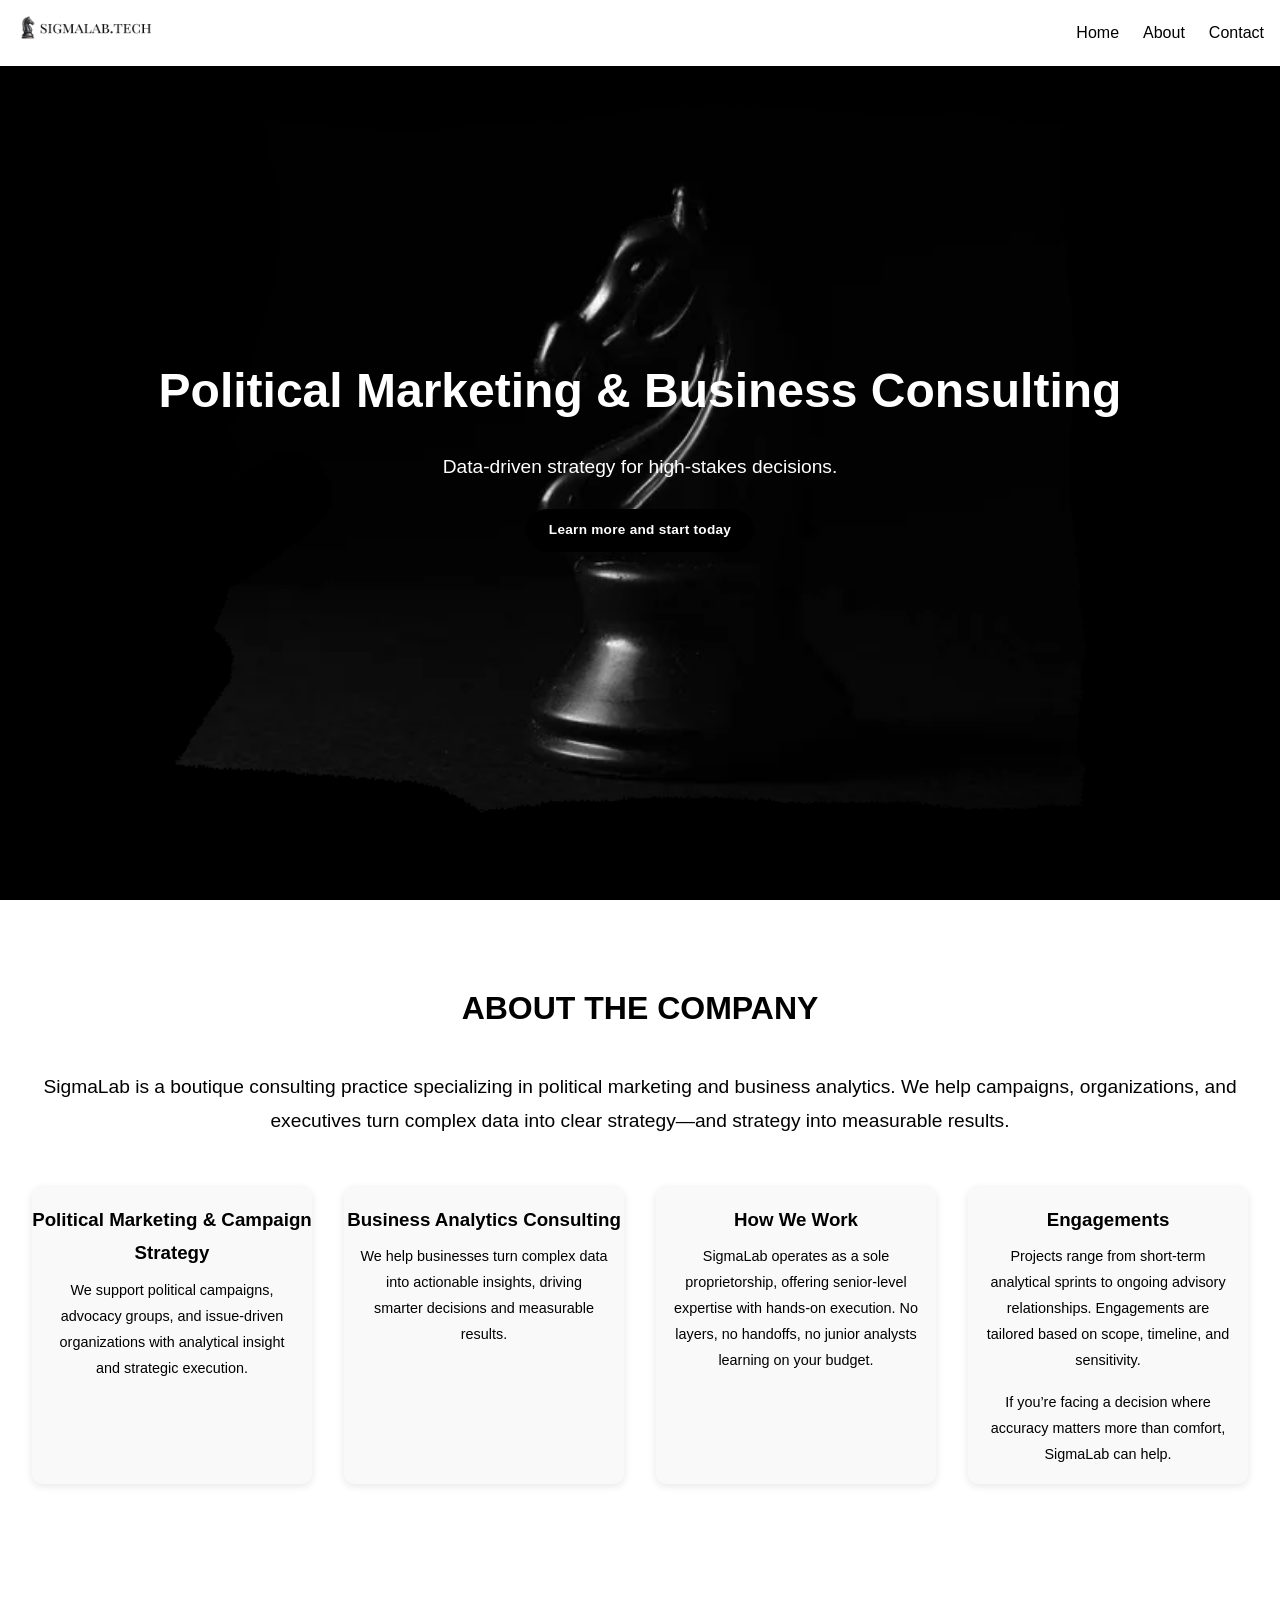
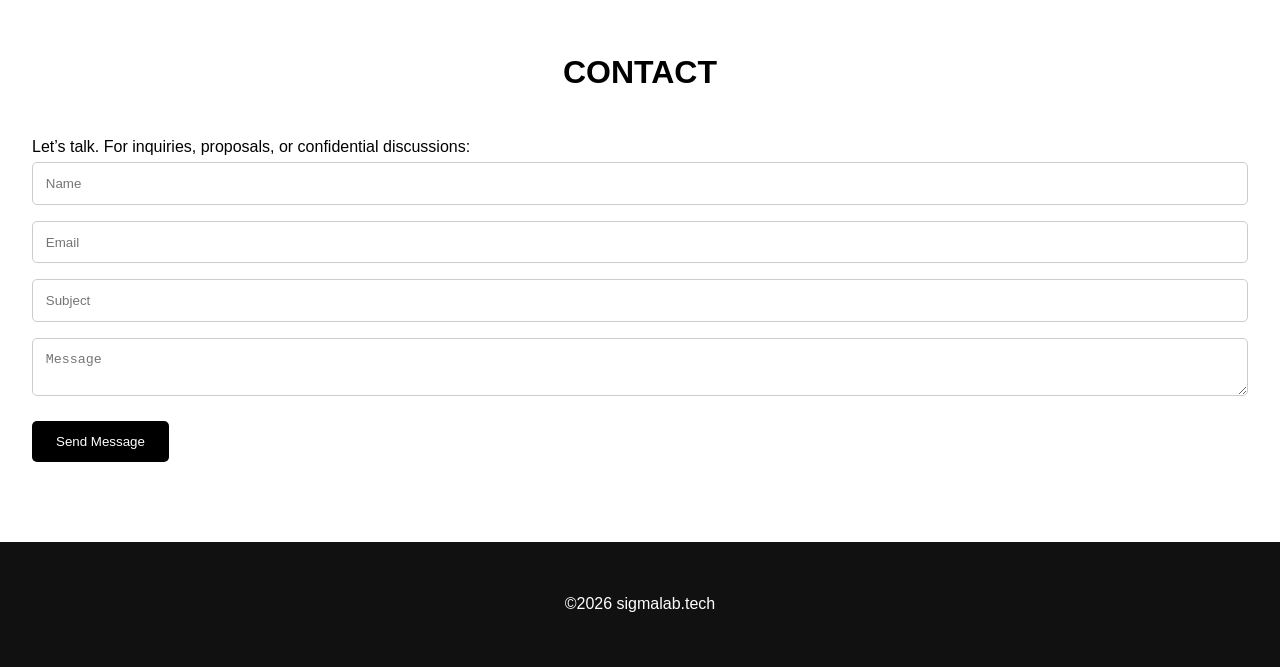
==== commit d735afc9: "index.html" ====
--- a/index.html
+++ b/index.html
@@ -1,17 +1,11 @@
+
 <!DOCTYPE html>
 <html lang="en">
 <head>
 <meta charset="UTF-8">
 <meta name="viewport" content="width=device-width, initial-scale=1.0">
 <meta name="description" content="SigmaLab is a boutique consulting practice specializing in political marketing and business analytics for campaigns and executives facing high-stakes decisions.">
-
-<!-- Favicons -->
 <link rel="icon" href="images/favicon.ico">
-<link rel="icon" type="image/png" sizes="16x16" href="images/favicon-16x16.png">
-<link rel="icon" type="image/png" sizes="32x32" href="images/favicon-32x32.png">
-<link rel="icon" type="image/png" sizes="48x48" href="images/favicon-48x48.png">
-
-<!-- SEO / Social -->
 <link rel="canonical" href="https://sigmalab.tech/">
 <meta property="og:title" content="SigmaLab | Political Marketing & Business Analytics Consulting">
 <meta property="og:description" content="Boutique consulting for campaigns and executives facing high-stakes decisions.">
@@ -23,38 +17,87 @@
 <meta name="twitter:description" content="Boutique consulting for campaigns and executives facing high-stakes decisions.">
 <meta name="twitter:image" content="images/social-share.jpg">
 
+<link rel="icon" type="image/png" sizes="16x16" href="images/favicon-16x16.png">
+<link rel="icon" type="image/png" sizes="32x32" href="images/favicon-32x32.png">
+<link rel="icon" type="image/png" sizes="48x48" href="images/favicon-48x48.png">
+
 <title>SigmaLab | Political Marketing & Business Analytics Consulting</title>
 
 <style>
 /* ==========================
    Reset & Fonts
 ========================== */
-* { box-sizing: border-box; margin: 0; padding: 0; }
-body { font-family: 'Raleway', sans-serif; line-height: 1.8; min-height: 100vh; }
-html { scroll-behavior: smooth; }
+* {
+  box-sizing: border-box;
+  margin: 0;
+  padding: 0;
+}
+
+body {
+  font-family: 'Raleway', sans-serif;
+  line-height: 1.8;
+  min-height: 100vh;
+}
+
+html {
+  scroll-behavior: smooth;
+}
 
 /* ==========================
    Navbar
 ========================== */
 .navbar {
-  position: fixed; top: 0; width: 100%; background: white;
-  box-shadow: 0 2px 5px rgba(0,0,0,0.1); z-index: 999;
-  display: flex; justify-content: space-between; align-items: center;
+  position: fixed;
+  top: 0;
+  width: 100%;
+  background: white;
+  box-shadow: 0 2px 5px rgba(0,0,0,0.1);
+  z-index: 999;
+  display: flex;
+  justify-content: space-between;
+  align-items: center;
   padding: 0.5rem 1rem;
 }
-.navbar .logo { height: 40px; width: auto; cursor: pointer; }
-.navbar .nav-links { display: flex; gap: 1.5rem; }
+
+.navbar .logo {
+  height: 40px;
+  width: auto;
+  cursor: pointer;
+}
+
+.navbar .nav-links {
+  display: flex;
+  gap: 1.5rem;
+}
+
 .navbar .nav-links a {
-  position: relative; text-decoration: none; color: black;
-  padding: 0.25rem 0; font-weight: 500;
-}
+  position: relative;
+  text-decoration: none;
+  color: black;
+  padding: 0.25rem 0;
+  font-weight: 500;
+}
+
 .navbar .nav-links a::after {
-  content: ""; position: absolute; left: 0; bottom: -2px;
-  width: 0; height: 2px; background: black;
+  content: "";
+  position: absolute;
+  left: 0;
+  bottom: -2px;
+  width: 0;
+  height: 2px;
+  background: black;
   transition: width 0.25s ease;
 }
-.navbar .nav-links a:hover::after { width: 100%; }
-.navbar .hamburger { display: none; font-size: 1.5rem; cursor: pointer; }
+
+.navbar .nav-links a:hover::after {
+  width: 100%;
+}
+
+.navbar .hamburger {
+  display: none;
+  font-size: 1.5rem;
+  cursor: pointer;
+}
 
 /* ==========================
    Hero Section
@@ -72,69 +115,238 @@
   padding: 0 2rem;
   text-align: center;
 }
-.hero h1 { font-size: 3rem; margin-bottom: 1rem; }
-.hero p { font-size: 1.2rem; margin-bottom: 1.5rem; }
+
+.hero h1 {
+  font-size: 3rem;
+  margin-bottom: 1rem;
+}
+
+.hero p {
+  font-size: 1.2rem;
+  margin-bottom: 1.5rem;
+}
+
 .hero .btn {
-  display: inline-flex; width: fit-content; max-width: max-content;
-  white-space: nowrap; padding: 0.6rem 1.4rem; font-size: 0.85rem;
-  font-weight: 600; letter-spacing: 0.02em; background-color: #000;
-  color: #fff; text-decoration: none; border-radius: 999px;
-  border: none; cursor: pointer; transition: background-color 0.25s ease, color 0.25s ease, transform 0.2s ease;
-}
-.hero .btn:hover, .hero .btn:focus { background-color: #fff; color: #000; transform: translateY(-1px); }
-
+  display: inline-flex;
+  margin: 0 auto;
+  display: inline-flex;        /* NOT block */
+  width: fit-content;          /* critical */
+  max-width: max-content;      /* extra safety */
+  white-space: nowrap;         /* prevents wrapping */
+
+  padding: 0.6rem 1.4rem;
+  font-size: 0.85rem;
+  font-weight: 600;
+  letter-spacing: 0.02em;
+
+  background-color: #000;
+  color: #fff;
+  text-decoration: none;
+
+  border-radius: 999px;
+  border: none;
+  cursor: pointer;
+
+  transition:
+    background-color 0.25s ease,
+    color 0.25s ease,
+    transform 0.2s ease;
+}
+
+.hero .btn:hover,
+.hero .btn:focus {
+  background-color: #fff;
+  color: #000;
+  transform: translateY(-1px);
+
+}
 /* ==========================
    Sections
 ========================== */
-section { padding: 5rem 2rem; }
-h2 { text-align: center; margin-bottom: 2rem; font-size: 2rem; }
-p.center { text-align: center; font-size: 1.2rem; margin-bottom: 3rem; }
+section {
+  padding: 5rem 2rem;
+}
+
+h2 {
+  text-align: center;
+  margin-bottom: 2rem;
+  font-size: 2rem;
+}
+
+p.center {
+  text-align: center;
+  font-size: 1.2rem;
+  margin-bottom: 3rem;
+}
 
 /* ==========================
    Grid System
 ========================== */
-.grid { display: flex; flex-wrap: wrap; gap: 2rem; justify-content: center; }
+.grid {
+  display: flex;
+  flex-wrap: wrap;
+  gap: 2rem;
+  justify-content: center;
+}
+
 .grid-item {
-  flex: 1 1 250px; max-width: 300px; background: #f9f9f9;
-  border-radius: 10px; overflow: hidden; text-align: center;
-  box-shadow: 0 2px 8px rgba(0,0,0,0.1); transition: 0.3s;
-}
-.grid-item:hover { transform: translateY(-5px); }
-.grid-item img { width: 100%; display: block; cursor: pointer; }
-.grid-item h3 { margin: 1rem 0 0.5rem; }
-.grid-item p { padding: 0 1rem 1rem; font-size: 0.9rem; }
+  flex: 1 1 250px;
+  max-width: 300px;
+  background: #f9f9f9;
+  border-radius: 10px;
+  overflow: hidden;
+  text-align: center;
+  box-shadow: 0 2px 8px rgba(0,0,0,0.1);
+  transition: 0.3s;
+}
+
+.grid-item:hover {
+  transform: translateY(-5px);
+}
+
+.grid-item img {
+  width: 100%;
+  display: block;
+  cursor: pointer;
+}
+
+.grid-item h3 {
+  margin: 1rem 0 0.5rem;
+}
+
+.grid-item p {
+  padding: 0 1rem 1rem;
+  font-size: 0.9rem;
+}
+
+/* ==========================
+   Skills Bars
+========================== */
+.skill-bar {
+  margin-bottom: 1rem;
+}
+
+.skill-bar span {
+  display: block;
+  font-weight: bold;
+}
+
+.skill-bar .bar-bg {
+  width: 100%;
+  background: #ddd;
+  border-radius: 20px;
+  overflow: hidden;
+}
+
+.skill-bar .bar-fill {
+  height: 20px;
+  width: 0;
+  background: #333;
+  border-radius: 20px;
+  text-align: right;
+  line-height: 20px;
+  color: white;
+  padding-right: 5px;
+  transition: width 1s ease-in-out;
+}
+
 
 /* ==========================
    Contact Form
 ========================== */
-form input, form textarea { width: 100%; padding: 0.8rem; margin-bottom: 1rem; border: 1px solid #ccc; border-radius: 5px; }
-form button { padding: 0.8rem 1.5rem; border: none; background: black; color: white; cursor: pointer; border-radius: 5px; }
+form input, form textarea {
+  width: 100%;
+  padding: 0.8rem;
+  margin-bottom: 1rem;
+  border: 1px solid #ccc;
+  border-radius: 5px;
+}
+
+form button {
+  padding: 0.8rem 1.5rem;
+  border: none;
+  background: black;
+  color: white;
+  cursor: pointer;
+  border-radius: 5px;
+}
 
 /* ==========================
    Footer
 ========================== */
-footer { background: #111; color: white; text-align: center; padding: 3rem 1rem; }
-footer a { color: white; text-decoration: none; margin-top: 1rem; display: inline-block; }
+footer {
+  background: #111;
+  color: white;
+  text-align: center;
+  padding: 3rem 1rem;
+}
+
+footer a {
+  color: white;
+  text-decoration: none;
+  margin-top: 1rem;
+  display: inline-block;
+}
 
 /* ==========================
    Modal
 ========================== */
 .modal {
-  display: none; position: fixed; z-index: 1000; padding-top: 60px;
-  left: 0; top: 0; width: 100%; height: 100%; overflow: auto;
+  display: none;
+  position: fixed;
+  z-index: 1000;
+  padding-top: 60px;
+  left: 0;
+  top: 0;
+  width: 100%;
+  height: 100%;
+  overflow: auto;
   background-color: rgba(0,0,0,0.9);
 }
-.modal-content { margin: auto; display: block; max-width: 90%; }
-.modal-caption { margin: auto; display: block; width: 80%; text-align: center; color: white; padding: 10px 0; }
+
+.modal-content {
+  margin: auto;
+  display: block;
+  max-width: 90%;
+}
+
+.modal-caption {
+  margin: auto;
+  display: block;
+  width: 80%;
+  text-align: center;
+  color: white;
+  padding: 10px 0;
+}
 
 /* ==========================
    Responsive
 ========================== */
 @media (max-width: 768px) {
-  .navbar .nav-links { display: none; flex-direction: column; gap: 0; background: white; width: 100%; position: absolute; top: 60px; left: 0; padding: 1rem 0; border-top: 1px solid #ddd; }
-  .navbar .nav-links.show { display: flex; }
-  .navbar .hamburger { display: block; }
-  .hero h1 { font-size: 2rem; }
+  .navbar .nav-links {
+    display: none;
+    flex-direction: column;
+    gap: 0;
+    background: white;
+    width: 100%;
+    position: absolute;
+    top: 60px;
+    left: 0;
+    padding: 1rem 0;
+    border-top: 1px solid #ddd;
+  }
+
+  .navbar .nav-links.show {
+    display: flex;
+  }
+
+  .navbar .hamburger {
+    display: block;
+  }
+
+  .hero h1 {
+    font-size: 2rem;
+  }
 }
 </style>
 </head>
@@ -142,9 +354,11 @@
 
 <!-- Navbar -->
 <nav class="navbar">
-  <a href="#home">
+
+<a href="#home">
     <img src="images/sigmalab.png" alt="SigmaLab Logo" class="logo">
   </a>
+
   <div class="nav-links" id="navLinks">
     <a href="#home">Home</a>
     <a href="#about">About</a>
@@ -160,7 +374,6 @@
   <a href="#about" class="btn">Learn more and start today</a>
 </section>
 
-<!-- About Section -->
 <section id="about">
   <h2>ABOUT THE COMPANY</h2>
   <p class="center">SigmaLab is a boutique consulting practice specializing in political marketing and business analytics. We help campaigns, organizations, and executives turn complex data into clear strategy—and strategy into measurable results.</p>
@@ -185,10 +398,19 @@
   </div>
 </section>
 
+
+<!-- Modal -->
+<div id="modal" class="modal">
+  <span id="modalClose" style="position:absolute;top:20px;right:35px;font-size:40px;color:white;cursor:pointer;">&times;</span>
+  <img class="modal-content" id="modalImg">
+  <div class="modal-caption" id="modalCaption"></div>
+</div>
+
 <!-- Contact Section -->
 <section id="contact">
   <h2>CONTACT</h2>
-  <p>Let’s talk. For inquiries, proposals, or confidential discussions:</p>
+  <p>Let’s talk.
+For inquiries, proposals, or confidential discussions:</p>
   <form action="https://formspree.io/f/xeojyyeb" method="POST">
     <input type="text" name="Name" placeholder="Name" required>
     <input type="text" name="Email" placeholder="Email" required>
@@ -196,20 +418,42 @@
     <textarea name="Message" placeholder="Message" required></textarea>
     <button type="submit">Send Message</button>
   </form>
+
 </section>
 
 <!-- Footer -->
 <footer>
-  <p>&copy; 2026 sigmalab.tech</p>
+  <p>&copy;2026 sigmalab.tech</p>
 </footer>
 
 <script>
 // Hamburger toggle
 const hamburger = document.getElementById('hamburger');
 const navLinks = document.getElementById('navLinks');
-hamburger.addEventListener('click', () => { navLinks.classList.toggle('show'); });
-document.querySelectorAll('.nav-links a').forEach(link => { link.addEventListener('click', () => { navLinks.classList.remove('show'); }); });
+hamburger.addEventListener('click', () => {
+  navLinks.classList.toggle('show');
+});
+document.querySelectorAll('.nav-links a').forEach(link => {
+  link.addEventListener('click', () => {
+    navLinks.classList.remove('show');
+  });
+});
+// Modal for images
+const modal = document.getElementById('modal');
+const modalImg = document.getElementById('modalImg');
+const modalCaption = document.getElementById('modalCaption');
+
+document.querySelectorAll('.grid-item img').forEach(img => {
+  img.addEventListener('click', () => {
+    modal.style.display = 'block';
+    modalImg.src = img.src;
+    modalCaption.textContent = img.alt;
+  });
+});
+
+document.getElementById('modalClose').onclick = () => {
+  modal.style.display = 'none';
+};
 </script>
-
 </body>
 </html>
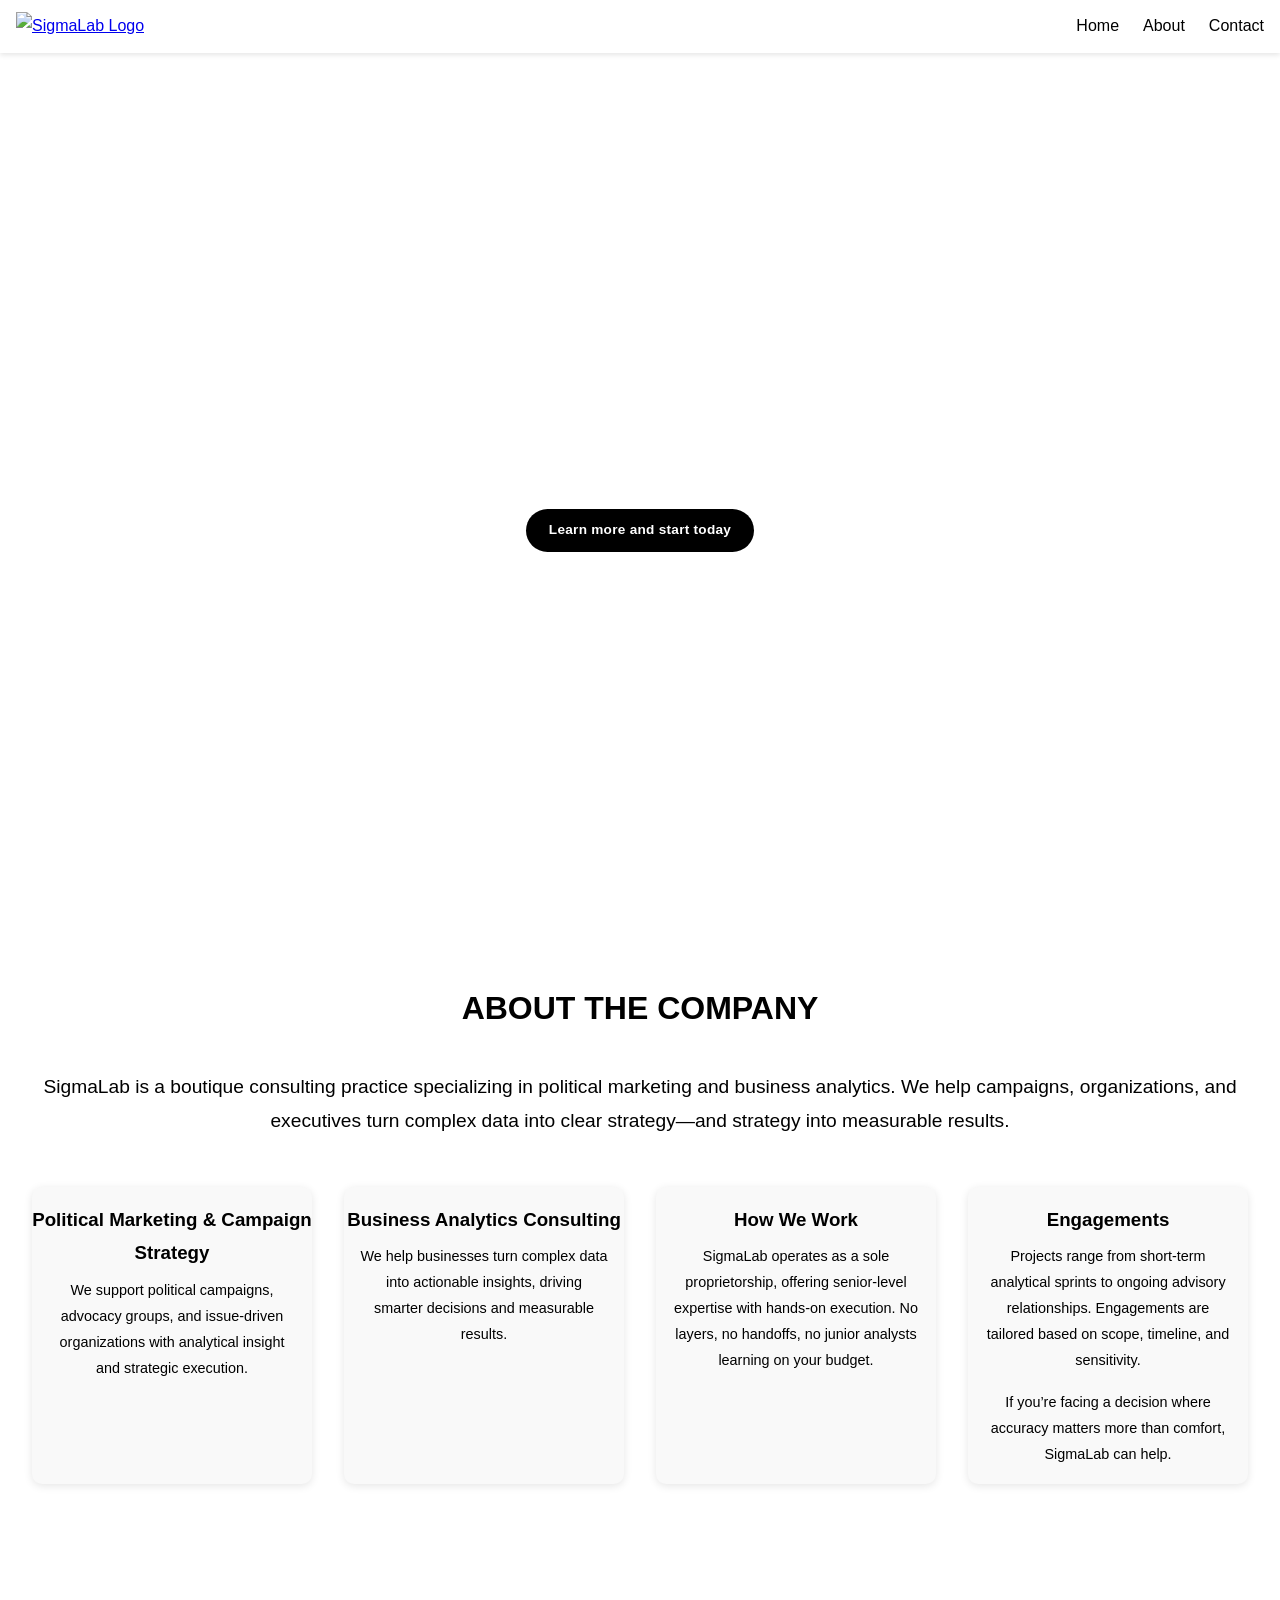
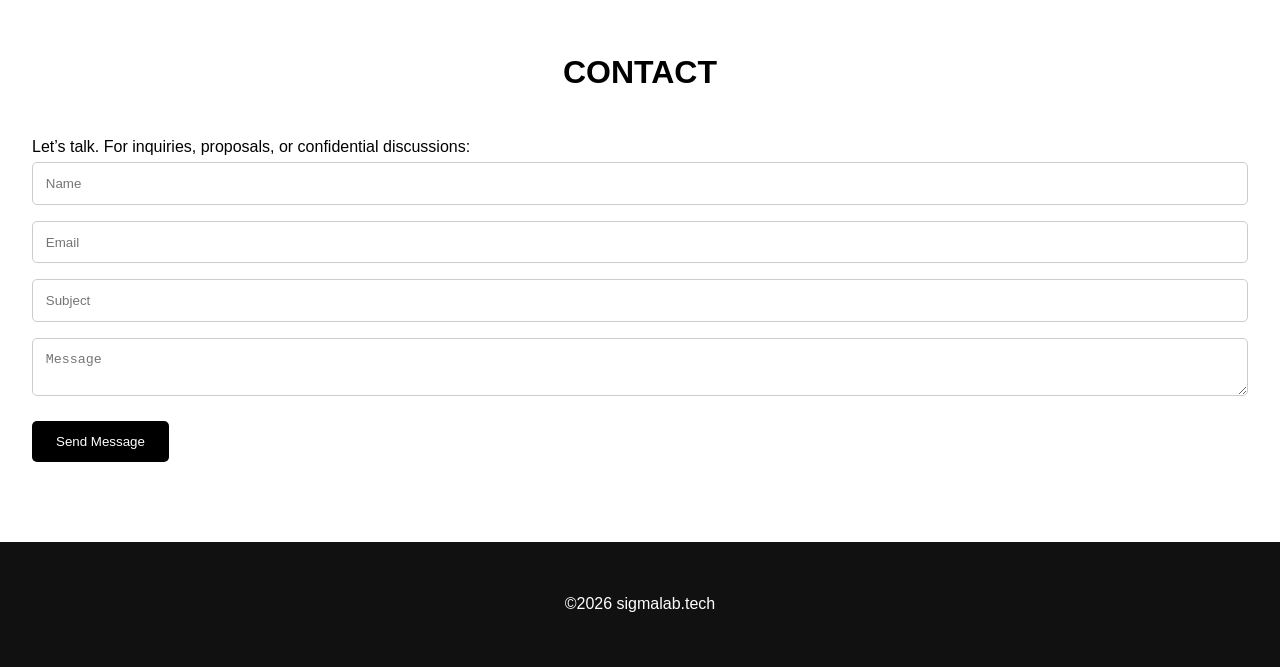
==== commit 0c5f3219: "Add files via upload" ====
--- a/index.html
+++ b/index.html
@@ -1,4 +1,3 @@
-
 <!DOCTYPE html>
 <html lang="en">
 <head>
@@ -457,3 +456,4 @@
 </script>
 </body>
 </html>
+
